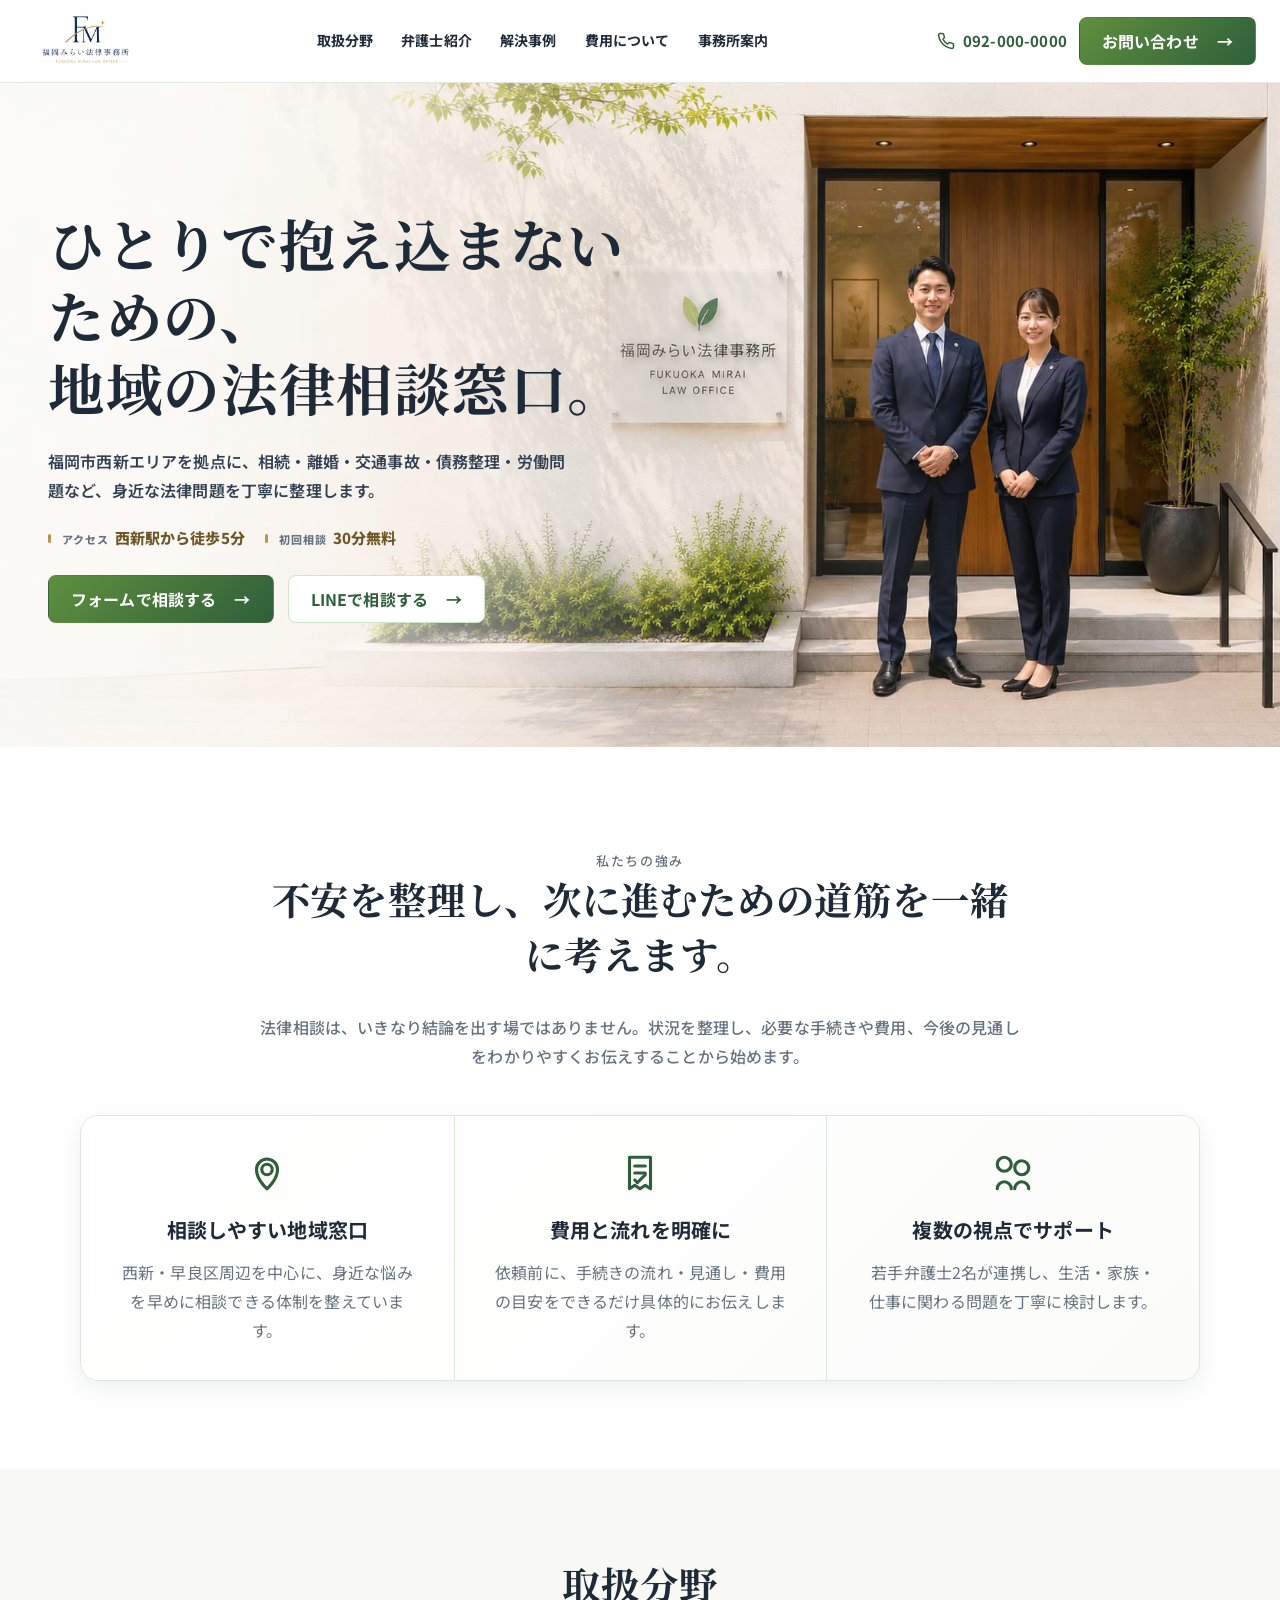
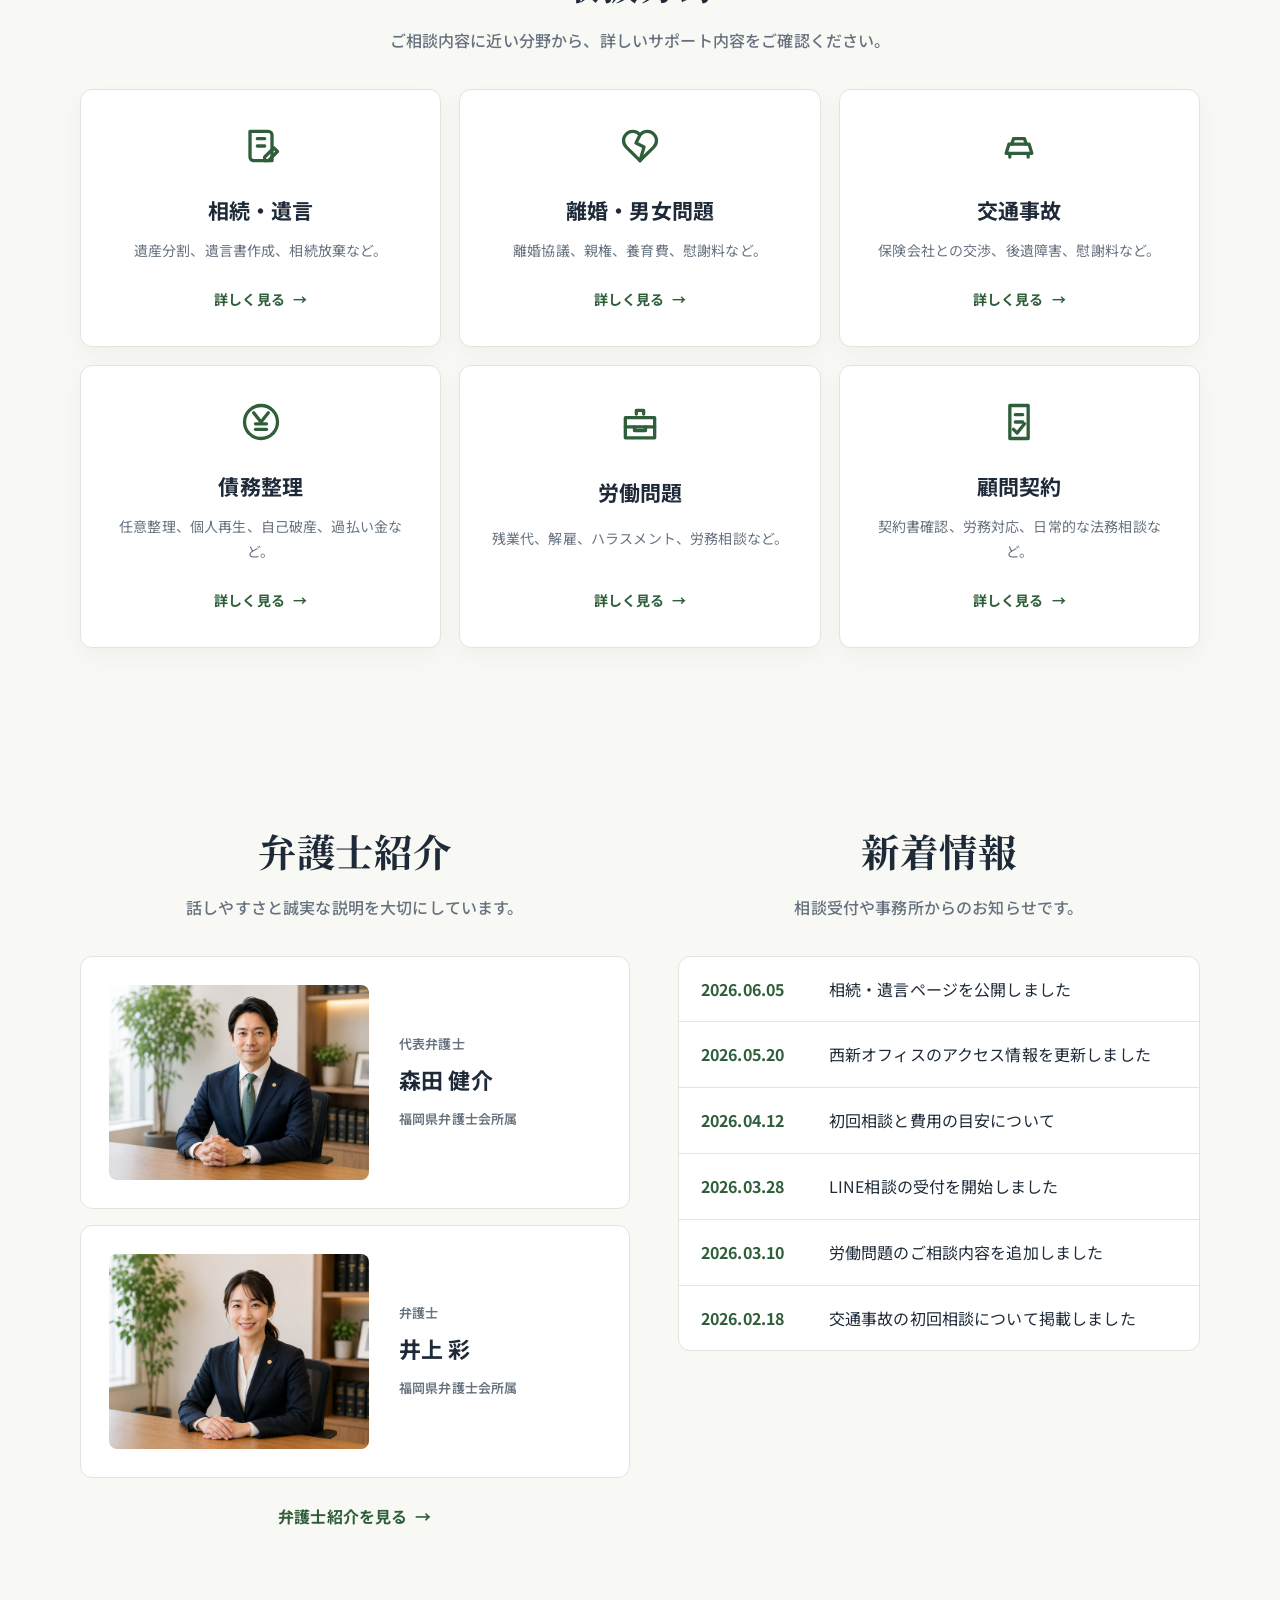
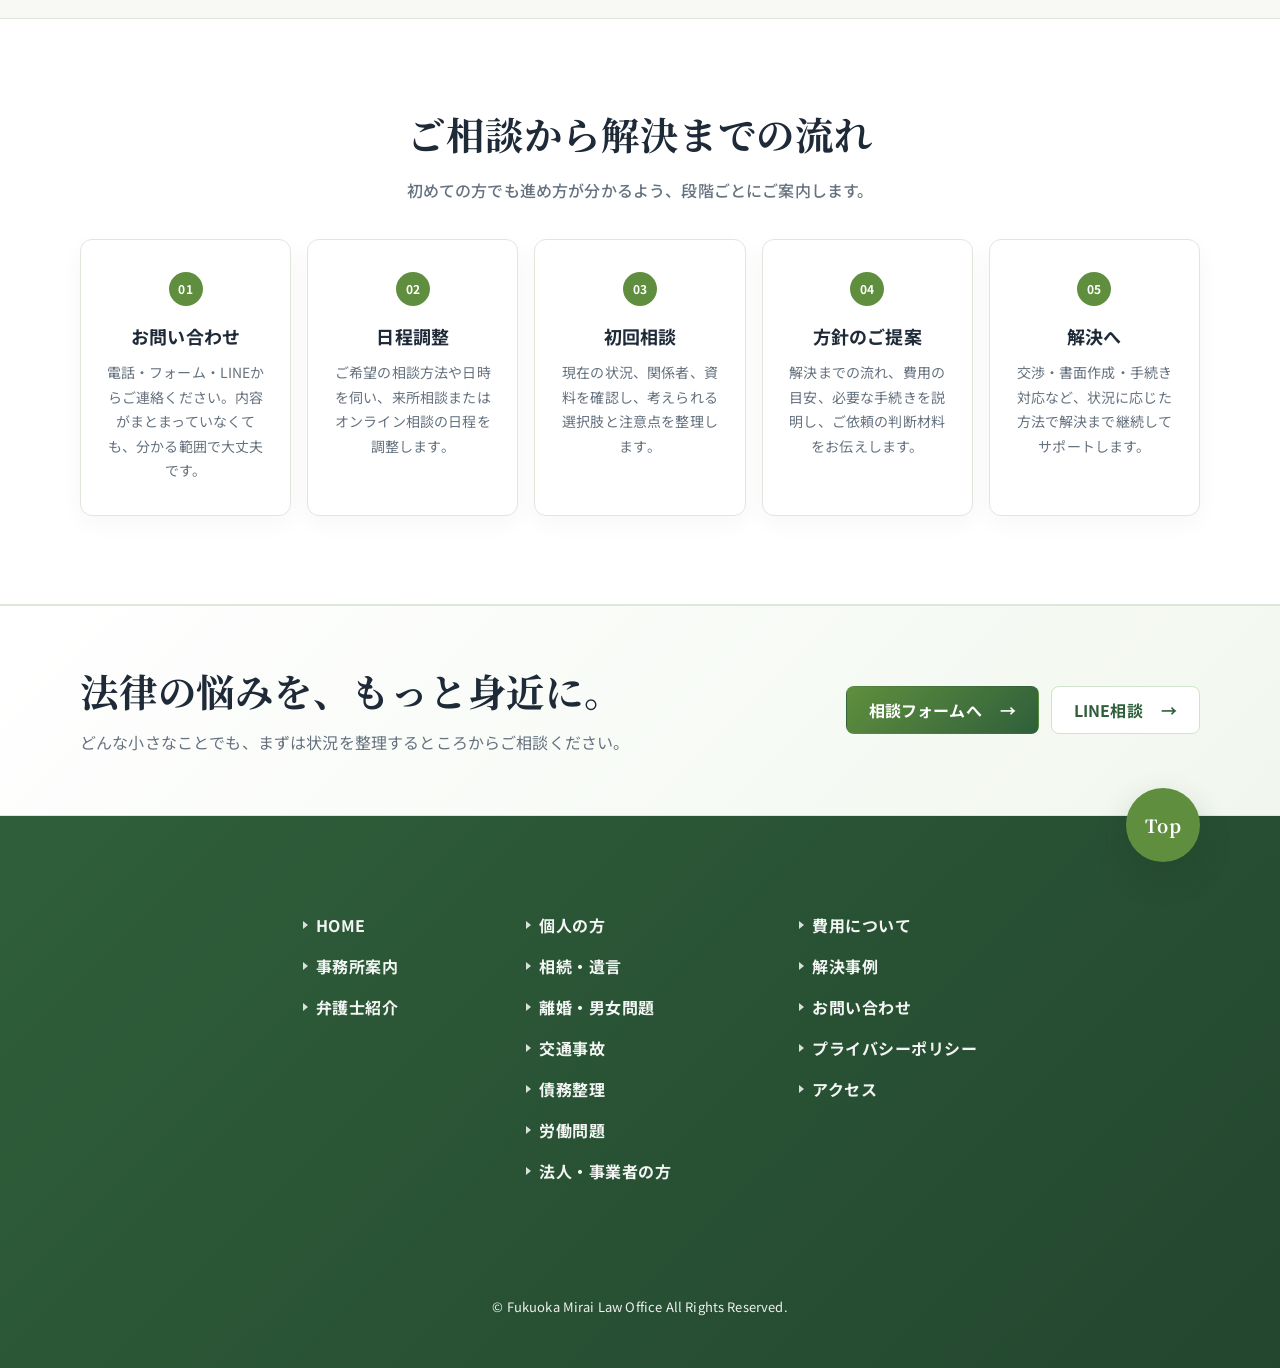
==== index.html @ 46715418 "Add files via upload" ====
<!DOCTYPE html>
<html lang="ja">
<head>
  <meta charset="UTF-8">
  <meta name="viewport" content="width=device-width, initial-scale=1.0">
  <meta name="description" content="福岡みらい法律事務所は、福岡市西新エリアを拠点に相続・離婚・交通事故・債務整理・労働問題などのご相談に対応する地域密着型の法律事務所です。">
  <title>福岡みらい法律事務所｜福岡市西新の法律相談</title>
  <link rel="stylesheet" href="style.css">
</head>
<body>
  <a class="skip-link" href="#main">本文へ移動</a>

  <!-- Header -->
  <header class="site-header">
    <div class="site-header__inner">
      <a class="site-header__logo" href="index.html" aria-label="福岡みらい法律事務所 ホーム">
        <img src="img/logo.jpg" alt="福岡みらい法律事務所" width="220" height="146">
      </a>
      <nav class="site-header__nav" aria-label="グローバルナビゲーション">
        <a href="practice.html">取扱分野</a>
        <a href="lawyers.html">弁護士紹介</a>
        <a href="cases.html">解決事例</a>
        <a href="fee.html">費用について</a>
        <a href="office.html">事務所案内</a>
      </nav>
      <div class="site-header__actions">
        <a class="site-header__tel" href="tel:0920000000">
          <span>092-000-0000</span>
        </a>
        <a class="button button--green" href="contact.html">お問い合わせ</a>
      </div>
      <button class="menu-button" type="button" aria-label="メニューを開く" aria-expanded="false" aria-controls="mobileNav">
        <span></span>
        <span></span>
        <span></span>
      </button>
    </div>
    <nav class="mobile-nav" id="mobileNav" aria-label="スマートフォンナビゲーション">
      <a href="index.html">ホーム</a>
      <a href="practice.html">取扱分野</a>
      <a href="lawyers.html">弁護士紹介</a>
      <a href="cases.html">解決事例</a>
      <a href="fee.html">費用について</a>
      <a href="office.html">事務所案内</a>
      <a href="contact.html">お問い合わせ</a>
    </nav>
  </header>

  <main id="main">
    <!-- Hero -->
    <section class="hero">
      <div class="hero__inner">
        <div class="hero__content">
          <h1>ひとりで抱え込ま<br class="sp-only">ないための、<br>地域の法律相談窓口。</h1>
          <p class="hero__text">福岡市西新エリアを拠点に、相続・離婚・交通事故・債務整理・労働問題など、身近な法律問題を丁寧に整理します。</p>
          <div class="hero__badges" aria-label="相談しやすいポイント">
            <span class="hero-badge">
              <span class="hero-badge__inner">
                <small>アクセス</small>
                <strong>西新駅から徒歩5分</strong>
              </span>
            </span>
            <span class="hero-badge">
              <span class="hero-badge__inner">
                <small>初回相談</small>
                <strong>30分無料</strong>
              </span>
            </span>
          </div>
          <div class="hero__buttons">
            <a class="button button--green" href="contact.html">フォームで相談する</a>
            <a class="button button--line" href="contact.html#line">LINEで相談する</a>
          </div>
        </div>
      </div>
    </section>

    <!-- Strength -->
    <section class="section strength-section">
      <div class="container">
        <div class="strength-lead">
          <div>
            <p class="section-kicker">私たちの強み</p>
            <h2>不安を整理し、<br class="sp-only">次に進むための道筋を<br class="sp-only">一緒に考えます。</h2>
          </div>
          <p>法律相談は、いきなり結論を出す場ではありません。状況を整理し、必要な手続きや費用、今後の見通しをわかりやすくお伝えすることから始めます。</p>
        </div>
        <div class="strength-list">
          <div class="strength-item">
            <span class="icon-circle" aria-hidden="true">
              <svg viewBox="0 0 24 24"><path d="M12 21s6-5.1 6-11a6 6 0 0 0-12 0c0 5.9 6 11 6 11Z"/><path d="M12 13a3 3 0 1 0 0-6 3 3 0 0 0 0 6Z"/></svg>
            </span>
            <h3>相談しやすい地域窓口</h3>
            <p>西新・早良区周辺を中心に、身近な悩みを早めに相談できる体制を整えています。</p>
          </div>
          <div class="strength-item">
            <span class="icon-circle" aria-hidden="true">
              <svg viewBox="0 0 24 24"><path d="M6 3h12v18l-3-2-3 2-3-2-3 2V3Z"/><path d="M9 8h6"/><path d="M9 12h6"/><path d="m9 16 1.5 1.5L15 13"/></svg>
            </span>
            <h3>費用と流れを明確に</h3>
            <p>依頼前に、手続きの流れ・見通し・費用の目安をできるだけ具体的にお伝えします。</p>
          </div>
          <div class="strength-item">
            <span class="icon-circle" aria-hidden="true">
              <svg viewBox="0 0 24 24"><path d="M7 11a4 4 0 1 0 0-8 4 4 0 0 0 0 8Z"/><path d="M17 13a4 4 0 1 0 0-8 4 4 0 0 0 0 8Z"/><path d="M3 21a4 4 0 0 1 8 0"/><path d="M13 21a4 4 0 0 1 8 0"/></svg>
            </span>
            <h3>複数の視点でサポート</h3>
            <p>若手弁護士2名が連携し、生活・家族・仕事に関わる問題を丁寧に検討します。</p>
          </div>
        </div>
      </div>
    </section>

    <!-- Practice Areas -->
    <section class="section">
      <div class="container">
        <div class="section-heading section-heading--center">
          <h2>取扱分野</h2>
          <p>ご相談内容に近い分野から、詳しいサポート内容をご確認ください。</p>
        </div>
        <div class="practice-grid">
          <a class="practice-card" href="inheritance.html">
            <span class="practice-card__icon" aria-hidden="true"><svg viewBox="0 0 24 24"><path d="M6 4h10a2 2 0 0 1 2 2v14H8a2 2 0 0 1-2-2V4Z"/><path d="M10 8h4"/><path d="M10 12h4"/><path d="m14 18 5-5 2 2-5 5h-2v-2Z"/></svg></span>
            <h3>相続・遺言</h3>
            <p>遺産分割、遺言書作成、相続放棄など。</p>
            <span>詳しく見る</span>
          </a>
          <a class="practice-card" href="divorce.html">
            <span class="practice-card__icon" aria-hidden="true"><svg viewBox="0 0 24 24"><path d="M19.5 5.5a5 5 0 0 0-7.1 0L12 6l-.4-.5a5 5 0 0 0-7.1 7.1L12 20l7.5-7.4a5 5 0 0 0 0-7.1Z"/><path d="m12 6-2.2 4.4 4.4 2.2L12 20"/></svg></span>
            <h3>離婚・男女問題</h3>
            <p>離婚協議、親権、養育費、慰謝料など。</p>
            <span>詳しく見る</span>
          </a>
          <a class="practice-card" href="accident.html">
            <span class="practice-card__icon" aria-hidden="true"><svg viewBox="0 0 24 24"><path d="M5 16h14l-1.5-5h-11L5 16Z"/><path d="M7 16v2"/><path d="M17 16v2"/><path d="M8 11l1-3h6l1 3"/></svg></span>
            <h3>交通事故</h3>
            <p>保険会社との交渉、後遺障害、慰謝料など。</p>
            <span>詳しく見る</span>
          </a>
          <a class="practice-card" href="debt.html">
            <span class="practice-card__icon" aria-hidden="true"><svg viewBox="0 0 24 24"><path d="M12 21a9 9 0 1 0 0-18 9 9 0 0 0 0 18Z"/><path d="m8 7 4 5 4-5"/><path d="M9 13h6"/><path d="M9 16h6"/></svg></span>
            <h3>債務整理</h3>
            <p>任意整理、個人再生、自己破産、過払い金など。</p>
            <span>詳しく見る</span>
          </a>
          <a class="practice-card" href="labor.html">
            <span class="practice-card__icon" aria-hidden="true"><svg viewBox="0 0 24 24"><path d="M10 6V4h4v2"/><path d="M4 8h16v11H4z"/><path d="M4 13h16"/><path d="M9 13v2h6v-2"/></svg></span>
            <h3>労働問題</h3>
            <p>残業代、解雇、ハラスメント、労務相談など。</p>
            <span>詳しく見る</span>
          </a>
          <a class="practice-card" href="corporate.html">
            <span class="practice-card__icon" aria-hidden="true"><svg viewBox="0 0 24 24"><path d="M7 3h10v18H7z"/><path d="M10 8h4"/><path d="M10 12h4"/><path d="m9 16 2 2 4-5"/></svg></span>
            <h3>顧問契約</h3>
            <p>契約書確認、労務対応、日常的な法務相談など。</p>
            <span>詳しく見る</span>
          </a>
        </div>
      </div>
    </section>

    <!-- Lawyers and News -->
    <section class="section">
      <div class="container two-column">
        <div class="lawyer-summary">
          <div class="section-heading">
            <h2>弁護士紹介</h2>
            <p>話しやすさと誠実な説明を大切にしています。</p>
          </div>
          <div class="lawyer-mini-list">
            <article class="lawyer-mini">
              <img src="img/staff01.jpg" alt="代表弁護士 森田健介のプロフィール写真" width="1536" height="1024" loading="lazy">
              <div>
                <p>代表弁護士</p>
                <h3>森田 健介</h3>
                <span>福岡県弁護士会所属</span>
              </div>
            </article>
            <article class="lawyer-mini">
              <img src="img/staff02.jpg" alt="弁護士 井上彩のプロフィール写真" width="1536" height="1024" loading="lazy">
              <div>
                <p>弁護士</p>
                <h3>井上 彩</h3>
                <span>福岡県弁護士会所属</span>
              </div>
            </article>
          </div>
          <a class="text-link" href="lawyers.html">弁護士紹介を見る</a>
        </div>
        <div class="news-summary">
          <div class="section-heading">
            <h2>新着情報</h2>
            <p>相談受付や事務所からのお知らせです。</p>
          </div>
          <div class="news-list">
            <a href="cases.html"><time datetime="2026-06-05">2026.06.05</time><span>相続・遺言ページを公開しました</span></a>
            <a href="office.html"><time datetime="2026-05-20">2026.05.20</time><span>西新オフィスのアクセス情報を更新しました</span></a>
            <a href="fee.html"><time datetime="2026-04-12">2026.04.12</time><span>初回相談と費用の目安について</span></a>
            <a href="contact.html"><time datetime="2026-03-28">2026.03.28</time><span>LINE相談の受付を開始しました</span></a>
            <a href="labor.html"><time datetime="2026-03-10">2026.03.10</time><span>労働問題のご相談内容を追加しました</span></a>
            <a href="accident.html"><time datetime="2026-02-18">2026.02.18</time><span>交通事故の初回相談について掲載しました</span></a>
          </div>
        </div>
      </div>
    </section>

    <!-- Flow -->
    <section class="section section--line">
      <div class="container">
        <div class="section-heading section-heading--center">
          <h2>ご相談から解決までの流れ</h2>
          <p>初めての方でも進め方が分かるよう、段階ごとにご案内します。</p>
        </div>
        <ol class="flow-list">
          <li><span>01</span><h3>お問い合わせ</h3><p>電話・フォーム・LINEからご連絡ください。内容がまとまっていなくても、分かる範囲で大丈夫です。</p></li>
          <li><span>02</span><h3>日程調整</h3><p>ご希望の相談方法や日時を伺い、来所相談またはオンライン相談の日程を調整します。</p></li>
          <li><span>03</span><h3>初回相談</h3><p>現在の状況、関係者、資料を確認し、考えられる選択肢と注意点を整理します。</p></li>
          <li><span>04</span><h3>方針のご提案</h3><p>解決までの流れ、費用の目安、必要な手続きを説明し、ご依頼の判断材料をお伝えします。</p></li>
          <li><span>05</span><h3>解決へ</h3><p>交渉・書面作成・手続き対応など、状況に応じた方法で解決まで継続してサポートします。</p></li>
        </ol>
      </div>
    </section>

    <!-- CTA -->
    <section class="cta-band">
      <div class="container cta-band__inner">
        <div>
          <h2>法律の悩みを、もっと身近に。</h2>
          <p>どんな小さなことでも、まずは状況を整理するところからご相談ください。</p>
        </div>
        <div class="cta-band__buttons">
          <a class="button button--green" href="contact.html">相談フォームへ</a>
          <a class="button button--line" href="contact.html#line">LINE相談</a>
        </div>
      </div>
    </section>
  </main>

  <!-- Footer -->
  <footer class="site-footer">
    <a class="footer-top" href="#main" aria-label="ページ上部へ戻る">Top</a>
    <nav class="container site-footer__links" aria-label="フッターナビゲーション">
      <ul>
        <li><a href="index.html">HOME</a></li>
        <li><a href="office.html">事務所案内</a></li>
        <li><a href="lawyers.html">弁護士紹介</a></li>
      </ul>
      <ul>
        <li><a href="practice.html">個人の方</a></li>
        <li><a href="inheritance.html">相続・遺言</a></li>
        <li><a href="divorce.html">離婚・男女問題</a></li>
        <li><a href="accident.html">交通事故</a></li>
        <li><a href="debt.html">債務整理</a></li>
        <li><a href="labor.html">労働問題</a></li>
        <li><a href="corporate.html">法人・事業者の方</a></li>
      </ul>
      <ul>
        <li><a href="fee.html">費用について</a></li>
        <li><a href="cases.html">解決事例</a></li>
        <li><a href="contact.html">お問い合わせ</a></li>
        <li><a href="privacy.html">プライバシーポリシー</a></li>
        <li><a href="office.html">アクセス</a></li>
      </ul>
    </nav>
    <p class="site-footer__copy">&copy; Fukuoka Mirai Law Office All Rights Reserved.</p>
  </footer>

  <div class="sp-fixed-cta" aria-label="スマートフォン用お問い合わせ">
    <a href="tel:0920000000">電話</a>
    <a href="contact.html">フォーム</a>
    <a href="contact.html#line">LINE</a>
  </div>

  <script src="script.js"></script>
</body>
</html>
---- style.css ----
@import url("https://fonts.googleapis.com/css2?family=Noto+Sans+JP:wght@400;500;600;700&family=Noto+Serif+JP:wght@500;600;700&display=swap");

/* =========================================================
  Base / Tokens
========================================================= */
:root {
  --color-bg: #f8f8f4;
  --color-surface: #ffffff;
  --color-text: #1e2a38;
  --color-muted: #66727f;
  --color-green: #5f8f3e;
  --color-green-dark: #2f5f3a;
  --color-green-soft: #eef5ea;
  --color-gold: #b8944d;
  --color-gold-soft: #f4eddf;
  --color-line: #dfe7dd;
  --shadow-sm: 0 8px 24px rgba(31, 49, 37, 0.08);
  --shadow-md: 0 16px 48px rgba(31, 49, 37, 0.12);
  --radius-sm: 8px;
  --radius-md: 12px;
  --radius-lg: 18px;
  --container: 1120px;
  --header-height: 82px;
}

*,
*::before,
*::after {
  box-sizing: border-box;
}

html {
  scroll-behavior: smooth;
}

body {
  margin: 0;
  overflow-x: hidden;
  background: var(--color-bg);
  color: var(--color-text);
  font-family: "Noto Sans JP", system-ui, -apple-system, BlinkMacSystemFont, sans-serif;
  font-size: 16px;
  line-height: 1.8;
  letter-spacing: 0.01em;
}

body.is-menu-open {
  overflow: hidden;
}

img,
svg {
  display: block;
}

img {
  max-width: 100%;
  height: auto;
}

a {
  color: inherit;
  text-decoration: none;
}

button,
input,
select,
textarea {
  font: inherit;
}

button {
  cursor: pointer;
}

:focus-visible {
  outline: 3px solid rgba(95, 143, 62, 0.36);
  outline-offset: 3px;
}

.skip-link {
  position: fixed;
  top: 12px;
  left: 12px;
  z-index: 1000;
  padding: 10px 14px;
  transform: translateY(-150%);
  border-radius: 999px;
  background: var(--color-green-dark);
  color: #fff;
  font-weight: 700;
}

.skip-link:focus {
  transform: translateY(0);
}

.container {
  width: min(calc(100% - 48px), var(--container));
  margin-inline: auto;
}

.narrow {
  max-width: 880px;
}

.sp-only {
  display: none;
}

/* =========================================================
  Buttons / Links
========================================================= */
.button {
  display: inline-flex;
  align-items: center;
  justify-content: center;
  gap: 10px;
  min-height: 48px;
  padding: 12px 22px;
  border: 1px solid transparent;
  border-radius: var(--radius-sm);
  font-weight: 700;
  line-height: 1.4;
  transition: transform 0.25s ease, box-shadow 0.25s ease, background-color 0.25s ease, color 0.25s ease;
}

.button::after,
.text-link::after,
.practice-card span:last-child::after {
  content: "→";
  margin-left: 8px;
  transition: transform 0.25s ease;
}

.button:hover,
.text-link:hover,
.practice-card:hover span:last-child {
  color: inherit;
}

.button:hover {
  transform: translateY(-1px);
  box-shadow: var(--shadow-sm);
}

.button:hover::after,
.text-link:hover::after,
.practice-card:hover span:last-child::after {
  transform: translateX(3px);
}

.button--green {
  background: linear-gradient(135deg, var(--color-green), var(--color-green-dark));
  color: #fff;
}

.button--outline {
  border-color: var(--color-green-dark);
  background: #fff;
  color: var(--color-green-dark);
}

.button--white {
  border-color: rgba(255, 255, 255, 0.5);
  background: #fff;
  color: var(--color-green-dark);
}

.button--line {
  border-color: #cfe4c8;
  background: #fff;
  color: var(--color-green-dark);
}

.text-link {
  display: inline-flex;
  align-items: center;
  margin-top: 22px;
  color: var(--color-green-dark);
  font-weight: 700;
}

/* =========================================================
  Header / Navigation
========================================================= */
.site-header {
  position: sticky;
  top: 0;
  z-index: 100;
  border-bottom: 1px solid rgba(223, 231, 221, 0.9);
  background: rgba(255, 255, 255, 0.94);
  backdrop-filter: blur(14px);
}

.site-header__inner {
  display: flex;
  align-items: center;
  justify-content: space-between;
  gap: 24px;
  width: min(calc(100% - 48px), 1240px);
  min-height: var(--header-height);
  margin-inline: auto;
}

.site-header__logo {
  display: inline-flex;
  align-items: center;
  flex: 0 0 auto;
}

.site-header__logo img {
  width: 124px;
  height: 82px;
  object-fit: contain;
  object-position: left center;
}

.site-header__nav {
  display: flex;
  align-items: center;
  justify-content: center;
  gap: 28px;
  font-size: 14px;
  font-weight: 700;
}

.site-header__nav a {
  position: relative;
  padding: 8px 0;
}

.site-header__nav a::after {
  position: absolute;
  right: 0;
  bottom: 0;
  left: 0;
  height: 2px;
  transform: scaleX(0);
  transform-origin: right;
  background: var(--color-green);
  content: "";
  transition: transform 0.25s ease;
}

.site-header__nav a:hover::after {
  transform: scaleX(1);
  transform-origin: left;
}

.site-header__actions {
  display: flex;
  align-items: center;
  gap: 12px;
}

.site-header__tel {
  display: inline-flex;
  align-items: center;
  gap: 8px;
  color: var(--color-green-dark);
  font-size: 15px;
  font-weight: 700;
  line-height: 1.4;
  white-space: nowrap;
}

.site-header__tel::before {
  display: block;
  flex: 0 0 auto;
  width: 18px;
  height: 18px;
  background: currentColor;
  content: "";
  mask: url("data:image/svg+xml,%3Csvg xmlns='http://www.w3.org/2000/svg' viewBox='0 0 24 24' fill='none' stroke='black' stroke-width='2' stroke-linecap='round' stroke-linejoin='round'%3E%3Cpath d='M22 16.92v3a2 2 0 0 1-2.18 2 19.79 19.79 0 0 1-8.63-3.07 19.5 19.5 0 0 1-6-6A19.79 19.79 0 0 1 2.12 4.18 2 2 0 0 1 4.11 2h3a2 2 0 0 1 2 1.72c.12.9.32 1.77.59 2.61a2 2 0 0 1-.45 2.11L8 9.69a16 16 0 0 0 6.31 6.31l1.25-1.25a2 2 0 0 1 2.11-.45c.84.27 1.71.47 2.61.59A2 2 0 0 1 22 16.92Z'/%3E%3C/svg%3E") center / contain no-repeat;
  -webkit-mask: url("data:image/svg+xml,%3Csvg xmlns='http://www.w3.org/2000/svg' viewBox='0 0 24 24' fill='none' stroke='black' stroke-width='2' stroke-linecap='round' stroke-linejoin='round'%3E%3Cpath d='M22 16.92v3a2 2 0 0 1-2.18 2 19.79 19.79 0 0 1-8.63-3.07 19.5 19.5 0 0 1-6-6A19.79 19.79 0 0 1 2.12 4.18 2 2 0 0 1 4.11 2h3a2 2 0 0 1 2 1.72c.12.9.32 1.77.59 2.61a2 2 0 0 1-.45 2.11L8 9.69a16 16 0 0 0 6.31 6.31l1.25-1.25a2 2 0 0 1 2.11-.45c.84.27 1.71.47 2.61.59A2 2 0 0 1 22 16.92Z'/%3E%3C/svg%3E") center / contain no-repeat;
}

.menu-button {
  display: none;
  width: 48px;
  height: 48px;
  place-items: center;
  border: 1px solid var(--color-line);
  border-radius: 12px;
  background: #fff;
}

.menu-button span {
  display: block;
  width: 22px;
  height: 2px;
  margin: 4px auto;
  border-radius: 999px;
  background: var(--color-green-dark);
  transition: transform 0.25s ease, opacity 0.25s ease;
}

.menu-button.is-open span:nth-child(1) {
  transform: translateY(6px) rotate(45deg);
}

.menu-button.is-open span:nth-child(2) {
  opacity: 0;
}

.menu-button.is-open span:nth-child(3) {
  transform: translateY(-6px) rotate(-45deg);
}

.mobile-nav {
  display: none;
}

/* =========================================================
  Hero
========================================================= */
.hero {
  position: relative;
  overflow: hidden;
  background:
    linear-gradient(90deg, rgba(248, 248, 244, 0.42) 0%, rgba(248, 248, 244, 0.22) 38%, rgba(248, 248, 244, 0.06) 68%, rgba(248, 248, 244, 0) 100%),
    url("img/hero.jpg") center center / cover no-repeat;
}

.hero__inner {
  position: relative;
  display: flex;
  align-items: center;
  width: min(calc(100% - 96px), 1240px);
  min-height: 640px;
  margin-inline: auto;
  padding: 82px 0;
}

.hero__content {
  position: relative;
  z-index: 2;
  width: min(100%, 610px);
  padding: 42px 0;
}

.hero h1 {
  margin: 0;
  font-family: "Noto Serif JP", serif;
  font-size: clamp(38px, 4.4vw, 58px);
  line-height: 1.28;
  letter-spacing: 0.03em;
}

.hero__text {
  max-width: 520px;
  margin: 24px 0 0;
  color: #314052;
  font-weight: 600;
}

.hero__buttons {
  display: flex;
  flex-wrap: wrap;
  gap: 14px;
  margin-top: 26px;
}

.hero__badges {
  display: flex;
  flex-wrap: wrap;
  gap: 20px;
  margin-top: 22px;
}

.hero-badge {
  position: relative;
  display: inline-flex;
  align-items: center;
  padding-left: 14px;
  color: var(--color-text);
}

.hero-badge::before {
  position: absolute;
  top: 0.45em;
  bottom: 0.35em;
  left: 0;
  width: 3px;
  border-radius: 999px;
  background: var(--color-gold);
  content: "";
}

.hero-badge__inner {
  display: inline-flex;
  flex-wrap: wrap;
  gap: 6px;
  align-items: baseline;
  text-align: left;
}

.hero-badge strong,
.hero-badge small {
  display: block;
}

.hero-badge strong {
  color: #6d5525;
  font-size: 15px;
  font-weight: 800;
  line-height: 1.45;
}

.hero-badge small {
  color: var(--color-muted);
  font-size: 11px;
  font-weight: 800;
  letter-spacing: 0.08em;
  line-height: 1.4;
}

/* =========================================================
  Section Headings
========================================================= */
.section {
  padding: 88px 0;
}

.section--soft {
  background: #f1f5ef;
}

.section--line {
  border-top: 1px solid var(--color-line);
  border-bottom: 1px solid var(--color-line);
  background: #fff;
}

.section-kicker {
  margin: 0 0 12px;
  color: var(--color-green);
  font-size: 13px;
  font-weight: 700;
  letter-spacing: 0.12em;
}

.section-heading {
  margin-bottom: 34px;
}

.section-heading--center {
  max-width: 680px;
  margin-inline: auto;
  text-align: center;
}

.section-heading--wide {
  max-width: 880px;
}

.section-heading h2,
.strength-lead h2,
.cta-band h2,
.cta-panel h2 {
  margin: 0;
  font-family: "Noto Serif JP", serif;
  font-size: clamp(28px, 3vw, 42px);
  line-height: 1.42;
  letter-spacing: 0.02em;
}

.section-heading p,
.strength-lead p,
.cta-panel p {
  margin: 14px 0 0;
  color: var(--color-muted);
  font-weight: 500;
}

/* =========================================================
  Strength
========================================================= */
.strength-section {
  background: var(--color-surface);
}

.strength-lead {
  display: grid;
  gap: 18px;
  max-width: 760px;
  margin: 0 auto 44px;
  text-align: center;
}

.strength-list {
  display: grid;
  grid-template-columns: repeat(3, 1fr);
  border: 1px solid var(--color-line);
  border-radius: var(--radius-lg);
  background: linear-gradient(135deg, #fff, #fbfcfa);
  box-shadow: var(--shadow-sm);
  overflow: hidden;
}

.strength-item {
  padding: 36px;
  text-align: center;
}

.strength-item + .strength-item {
  border-left: 1px solid var(--color-line);
}

.icon-circle {
  display: inline-grid;
  width: auto;
  height: auto;
  place-items: center;
  margin: 0 auto 18px;
  color: var(--color-green-dark);
}

.icon-circle svg,
.practice-card__icon svg {
  fill: none;
  stroke: currentColor;
  stroke-linecap: round;
  stroke-linejoin: round;
  stroke-width: 1.8;
}

.icon-circle svg {
  width: 42px;
  height: 42px;
}

.strength-item h3 {
  margin: 0 0 10px;
  font-size: 20px;
}

.strength-item p {
  margin: 0;
  color: var(--color-muted);
}

/* =========================================================
  Practice Cards
========================================================= */
.practice-grid {
  display: grid;
  grid-template-columns: repeat(3, 1fr);
  gap: 18px;
}

.practice-card {
  display: grid;
  justify-items: center;
  min-height: 250px;
  padding: 34px 30px;
  border: 1px solid var(--color-line);
  border-radius: var(--radius-md);
  background: var(--color-surface);
  box-shadow: 0 8px 24px rgba(31, 49, 37, 0.04);
  text-align: center;
  transition: transform 0.25s ease, box-shadow 0.25s ease, border-color 0.25s ease;
}

.practice-card:hover {
  transform: translateY(-4px);
  border-color: #c6d9bc;
  box-shadow: var(--shadow-sm);
}

.practice-card__icon {
  display: inline-grid;
  width: auto;
  height: auto;
  place-items: center;
  margin-inline: auto;
  margin-bottom: 24px;
  color: var(--color-green-dark);
}

.practice-card__icon svg {
  width: 44px;
  height: 44px;
}

.practice-card h3 {
  margin: 0 0 8px;
  font-size: 21px;
}

.practice-card p {
  margin: 0;
  color: var(--color-muted);
  font-size: 14px;
}

.practice-card span:last-child {
  align-self: end;
  justify-self: center;
  margin-top: 24px;
  color: var(--color-green-dark);
  font-size: 14px;
  font-weight: 700;
}

/* =========================================================
  Lawyers / News
========================================================= */
.two-column {
  display: grid;
  grid-template-columns: minmax(0, 1fr) minmax(0, 0.95fr);
  gap: 48px;
}

.lawyer-mini-list {
  display: grid;
  gap: 16px;
}

.lawyer-mini {
  display: grid;
  grid-template-columns: 260px 1fr;
  gap: 30px;
  align-items: center;
  padding: 28px;
  border: 1px solid var(--color-line);
  border-radius: var(--radius-md);
  background: #fff;
}

.lawyer-mini img {
  width: 100%;
  aspect-ratio: 4 / 3;
  border-radius: var(--radius-sm);
  object-fit: cover;
  object-position: center center;
}

.lawyer-mini p,
.lawyer-mini h3,
.lawyer-mini span {
  margin: 0;
}

.lawyer-mini p,
.lawyer-mini span {
  color: var(--color-muted);
  font-size: 13px;
  font-weight: 600;
}

.lawyer-mini h3 {
  margin: 4px 0;
  font-size: 22px;
}

.lawyer-summary .text-link {
  display: flex;
  width: fit-content;
  margin: 24px auto 0;
}

.lawyer-summary .section-heading,
.news-summary .section-heading {
  text-align: center;
}

.lawyer-summary .section-heading p,
.news-summary .section-heading p {
  margin-inline: auto;
}

.news-list {
  display: grid;
  border: 1px solid var(--color-line);
  border-radius: var(--radius-md);
  background: #fff;
  overflow: hidden;
}

.news-list a {
  display: grid;
  grid-template-columns: 110px 1fr;
  gap: 18px;
  padding: 18px 22px;
  border-bottom: 1px solid var(--color-line);
  transition: background-color 0.25s ease;
}

.news-list a:last-child {
  border-bottom: 0;
}

.news-list a:hover {
  background: var(--color-green-soft);
}

.news-list time {
  color: var(--color-green-dark);
  font-weight: 700;
}

/* =========================================================
  Flow
========================================================= */
.flow-list {
  display: grid;
  grid-template-columns: repeat(5, 1fr);
  gap: 16px;
  margin: 0;
  padding: 0;
  list-style: none;
  border: 0;
  background: transparent;
  overflow: visible;
}

.flow-list li {
  position: relative;
  padding: 32px 24px;
  border: 1px solid var(--color-line);
  border-radius: var(--radius-md);
  background: #fff;
  box-shadow: 0 8px 22px rgba(31, 49, 37, 0.04);
  text-align: center;
}

.flow-list li + li {
  border-left: 1px solid var(--color-line);
}

.flow-list span,
.vertical-flow span {
  display: inline-flex;
  align-items: center;
  justify-content: center;
  width: 34px;
  height: 34px;
  margin-bottom: 14px;
  border-radius: 999px;
  background: var(--color-green);
  color: #fff;
  font-size: 12px;
  font-weight: 700;
}

.flow-list h3,
.flow-list p {
  margin: 0;
}

.flow-list h3 {
  margin-bottom: 8px;
  font-size: 18px;
}

.flow-list p {
  color: var(--color-muted);
  font-size: 14px;
  line-height: 1.75;
}

/* =========================================================
  CTA / Footer
========================================================= */
.cta-band {
  padding: 58px 0;
  border-top: 1px solid var(--color-line);
  border-bottom: 1px solid var(--color-line);
  background: linear-gradient(135deg, #ffffff 0%, #f1f7ee 100%);
  color: var(--color-text);
}

.cta-band__inner {
  display: flex;
  align-items: center;
  justify-content: space-between;
  gap: 34px;
}

.cta-band p {
  margin: 10px 0 0;
  color: var(--color-muted);
}

.cta-band__buttons {
  display: flex;
  flex-wrap: wrap;
  gap: 12px;
}

.cta-panel {
  padding: 72px 0;
  background: var(--color-green-soft);
}

.cta-panel__inner {
  display: grid;
  gap: 18px;
  justify-items: center;
  max-width: 820px;
  text-align: center;
}

.cta-panel__buttons {
  display: flex;
  flex-wrap: wrap;
  justify-content: center;
  gap: 12px;
}

.cta-panel--practice,
.cta-panel--lawyers,
.cta-panel--cases,
.cta-panel--fee {
  background: linear-gradient(135deg, #f7faf4 0%, #edf5e8 100%);
  color: var(--color-text);
}

.cta-panel--practice .cta-panel__inner,
.cta-panel--lawyers .cta-panel__inner,
.cta-panel--cases .cta-panel__inner,
.cta-panel--fee .cta-panel__inner {
  grid-template-columns: minmax(0, 0.9fr) minmax(420px, 1.08fr);
  align-items: center;
  justify-items: stretch;
  gap: 0;
  max-width: var(--container);
  padding: 18px;
  border: 1px solid var(--color-line);
  border-radius: var(--radius-lg);
  background: rgba(255, 255, 255, 0.94);
  box-shadow: var(--shadow-sm);
  text-align: left;
  overflow: hidden;
}

.cta-panel__content {
  display: grid;
  gap: 18px;
  align-content: center;
  padding: clamp(28px, 4vw, 54px);
}

.cta-panel--practice p,
.cta-panel--lawyers p,
.cta-panel--cases p,
.cta-panel--fee p {
  color: var(--color-muted);
}

.cta-panel--practice .cta-panel__buttons,
.cta-panel--lawyers .cta-panel__buttons,
.cta-panel--cases .cta-panel__buttons,
.cta-panel--fee .cta-panel__buttons {
  justify-content: flex-start;
}

.cta-panel__media {
  height: 100%;
  min-height: 360px;
  margin: 0;
  border-radius: calc(var(--radius-lg) - 6px);
  overflow: hidden;
}

.cta-panel__media img {
  width: 100%;
  height: 100%;
  min-height: 360px;
  object-fit: cover;
  object-position: center center;
}

.site-footer {
  position: relative;
  padding: 92px 0 50px;
  background: linear-gradient(135deg, var(--color-green-dark), #23462f);
  color: rgba(255, 255, 255, 0.94);
}

.footer-top {
  position: absolute;
  top: -28px;
  right: max(40px, calc((100vw - var(--container)) / 2));
  display: grid;
  width: 74px;
  height: 74px;
  place-items: center;
  border-radius: 999px;
  background: var(--color-green);
  color: #fff;
  font-family: "Noto Serif JP", serif;
  font-size: 18px;
  font-weight: 700;
  box-shadow: 0 14px 32px rgba(31, 49, 37, 0.22);
}

.site-footer__links {
  display: grid;
  grid-template-columns: repeat(3, max-content);
  align-items: start;
  justify-content: center;
  gap: clamp(70px, 10vw, 150px);
}

.site-footer__links ul {
  margin: 0;
  padding: 0;
  list-style: none;
}

.site-footer__links ul {
  display: grid;
  align-content: start;
  gap: 12px;
}

.site-footer__links a {
  display: inline-flex;
  gap: 8px;
  align-items: center;
  font-weight: 700;
  letter-spacing: 0.03em;
  line-height: 1.5;
}

.site-footer__links a::before {
  width: 0;
  height: 0;
  border-top: 4px solid transparent;
  border-bottom: 4px solid transparent;
  border-left: 5px solid rgba(255, 255, 255, 0.82);
  content: "";
}

.site-footer p,
.site-footer ul {
  margin: 0;
}

.site-footer a {
  transition: color 0.25s ease;
}

.site-footer a:hover {
  color: #fff;
}

.site-footer .site-footer__copy {
  margin: 112px 0 0;
  color: rgba(255, 255, 255, 0.92);
  font-size: 13px;
  text-align: center;
}

.sp-fixed-cta {
  display: none;
}

/* =========================================================
  Page Hero / Breadcrumb
========================================================= */
.page-hero {
  position: relative;
  min-height: 380px;
  overflow: hidden;
  background:
    linear-gradient(90deg, rgba(248, 248, 244, 0.96) 0%, rgba(248, 248, 244, 0.86) 46%, rgba(248, 248, 244, 0.3) 100%),
    url("img/office_hero.jpg") right center / auto 100% no-repeat;
}

.page-hero--practice,
.page-hero--cases,
.page-hero--fee,
.page-hero--office,
.page-hero--contact,
.page-hero--inheritance,
.page-hero--practice-detail {
  min-height: 320px;
  border-bottom: 1px solid var(--color-line);
  background:
    radial-gradient(circle at 82% 18%, rgba(95, 143, 62, 0.09) 0, transparent 32%),
    linear-gradient(180deg, #fff 0%, var(--color-bg) 100%);
}

.page-hero--lawyers {
  min-height: 320px;
  border-bottom: 1px solid var(--color-line);
  background:
    radial-gradient(circle at 82% 18%, rgba(95, 143, 62, 0.09) 0, transparent 32%),
    linear-gradient(180deg, #fff 0%, var(--color-bg) 100%);
}

.page-hero__inner {
  display: grid;
  align-content: center;
  min-height: 380px;
  padding: 56px 0;
}

.page-hero__body {
  display: grid;
  gap: 0;
  justify-items: center;
  max-width: 720px;
  margin-inline: auto;
  text-align: center;
}

.page-hero--practice .page-hero__inner,
.page-hero--lawyers .page-hero__inner,
.page-hero--cases .page-hero__inner,
.page-hero--fee .page-hero__inner,
.page-hero--office .page-hero__inner,
.page-hero--contact .page-hero__inner,
.page-hero--inheritance .page-hero__inner,
.page-hero--practice-detail .page-hero__inner {
  justify-items: center;
  min-height: 320px;
  text-align: center;
}

.page-hero--simple .page-hero__inner {
  align-content: start;
  grid-template-rows: auto auto auto;
  justify-items: stretch;
  padding-top: 46px;
  text-align: left;
}

.page-hero--simple .page-hero__inner--breadcrumb-left {
  align-content: start;
  grid-template-rows: auto 1fr;
  justify-items: stretch;
  padding-top: 46px;
  text-align: left;
}

.page-hero--simple .breadcrumb {
  justify-self: start;
  width: 100%;
  margin-bottom: 30px;
  text-align: left;
}

.page-hero--simple .page-hero__inner > h1,
.page-hero--simple .page-hero__inner > p:last-child {
  justify-self: center;
  text-align: center;
}

.page-hero--simple .page-hero__body {
  justify-self: center;
  text-align: center;
}

.page-hero__inner--breadcrumb-left .breadcrumb {
  justify-self: start;
  width: 100%;
  margin-bottom: 30px;
  text-align: left;
}

.page-hero__inner--breadcrumb-left .page-hero__body {
  align-self: center;
  justify-self: center;
  width: min(100%, 760px);
}

.breadcrumb {
  margin: 0 0 22px;
  color: var(--color-muted);
  font-size: 13px;
  font-weight: 700;
}

.breadcrumb a {
  color: var(--color-green-dark);
}

.page-hero h1 {
  max-width: 720px;
  margin: 0;
  font-family: "Noto Serif JP", serif;
  font-size: clamp(38px, 5vw, 62px);
  line-height: 1.25;
}

.page-hero--simple h1::after {
  display: block;
  width: 72px;
  height: 3px;
  margin-top: 24px;
  margin-inline: auto;
  border-radius: 999px;
  background: var(--color-green);
  content: "";
}

.page-hero--simple p:last-child {
  margin-inline: auto;
}

.page-hero p:last-child {
  max-width: 600px;
  margin: 18px 0 0;
  color: #314052;
  font-weight: 600;
}

/* =========================================================
  Detail / Lower Page Components
========================================================= */
.detail-card-grid {
  display: grid;
  grid-template-columns: repeat(3, 1fr);
  gap: 20px;
}

.detail-card,
.support-grid article,
.case-card,
.contact-method,
.contact-form,
.legal-page article {
  border: 1px solid var(--color-line);
  border-radius: var(--radius-md);
  background: #fff;
  box-shadow: 0 8px 24px rgba(31, 49, 37, 0.04);
}

.detail-card {
  display: flex;
  flex-direction: column;
  padding: 30px;
}

.detail-card h3,
.support-grid h3,
.case-card h2,
.case-card h3,
.contact-form h2,
.contact-method h2 {
  margin: 0 0 12px;
}

.detail-card p,
.detail-card li,
.support-grid p,
.case-card dd,
.contact-form p,
.contact-method p {
  color: var(--color-muted);
}

.detail-card ul {
  display: grid;
  gap: 6px;
  margin: 18px 0 0;
  padding-left: 1.2em;
}

.detail-card .text-link {
  align-self: center;
  justify-content: center;
  margin-top: auto;
  padding-top: 24px;
  text-align: center;
}

.split-layout,
.office-layout,
.contact-layout {
  display: grid;
  grid-template-columns: minmax(0, 1fr) minmax(0, 0.9fr);
  gap: 56px;
  align-items: center;
}

.practice-detail-intro {
  align-items: start;
}

.practice-detail-intro--single {
  display: grid;
  gap: 36px;
}

.practice-detail-intro--single .section-heading {
  margin-bottom: 0;
}

.practice-detail-intro--single .section-heading p {
  max-width: 760px;
}

.rounded-image {
  width: 100%;
  aspect-ratio: 16 / 9;
  border-radius: var(--radius-lg);
  object-fit: cover;
  box-shadow: var(--shadow-sm);
}

.practice-detail-visual {
  margin: 0;
}

.practice-detail-visual .rounded-image {
  aspect-ratio: 16 / 10;
  object-position: center center;
}

.practice-detail-visual figcaption {
  margin: 12px 0 0;
  color: var(--color-muted);
  font-size: 13px;
  font-weight: 700;
  line-height: 1.7;
}

.office-photo {
  width: 100%;
  aspect-ratio: 16 / 11;
  min-height: 0;
  border-radius: var(--radius-lg);
  object-fit: cover;
  object-position: center center;
  box-shadow: var(--shadow-sm);
}

.office-access {
  background: var(--color-bg);
}

.office-access .office-layout {
  grid-template-columns: minmax(0, 0.9fr) minmax(360px, 1fr);
  align-items: start;
}

.office-layout__content {
  display: grid;
  align-content: start;
  gap: 24px;
}

.office-layout__content .info-table {
  margin-bottom: 0;
}

.office-layout__media {
  display: grid;
  gap: 22px;
}

.map-card,
.office-photo-card,
.visit-note {
  overflow: hidden;
  border: 1px solid var(--color-line);
  border-radius: var(--radius-lg);
  background: #fff;
  box-shadow: var(--shadow-sm);
}

.map-card,
.office-photo-card {
  margin: 0;
}

.map-card iframe {
  display: block;
  width: 100%;
  aspect-ratio: 16 / 10;
  border: 0;
}

.map-card figcaption,
.office-photo-card figcaption {
  margin: 0;
  padding: 14px 18px 16px;
  color: var(--color-muted);
  font-size: 13px;
  font-weight: 700;
  line-height: 1.7;
}

.office-photo-card img {
  display: block;
  border-radius: 0;
  box-shadow: none;
}

.visit-note {
  padding: 24px;
}

.visit-note h3 {
  margin: 0 0 14px;
  font-family: "Noto Serif JP", serif;
  font-size: 22px;
}

.visit-note ul {
  display: grid;
  gap: 10px;
  margin: 0;
  padding: 0;
  list-style: none;
}

.visit-note li {
  position: relative;
  padding-left: 22px;
  color: var(--color-muted);
  font-weight: 700;
  line-height: 1.8;
}

.visit-note li::before {
  position: absolute;
  top: 0.82em;
  left: 0;
  width: 8px;
  height: 8px;
  border-radius: 999px;
  background: var(--color-green);
  content: "";
}

.check-list {
  display: grid;
  gap: 14px;
  margin: 0;
  padding: 0;
  list-style: none;
}

.check-list li {
  position: relative;
  display: flex;
  align-items: center;
  min-height: 58px;
  padding: 14px 18px 14px 54px;
  border: 1px solid var(--color-line);
  border-radius: var(--radius-sm);
  background: #fff;
  font-weight: 700;
  line-height: 1.7;
  box-shadow: 0 8px 22px rgba(31, 49, 37, 0.035);
  transition: border-color 0.2s ease, box-shadow 0.2s ease, transform 0.2s ease;
}

.check-list li:hover {
  border-color: rgba(95, 143, 62, 0.42);
  box-shadow: 0 12px 28px rgba(31, 49, 37, 0.07);
  transform: translateY(-2px);
}

.check-list li::before {
  position: absolute;
  top: 50%;
  left: 16px;
  display: grid;
  width: 24px;
  height: 24px;
  place-items: center;
  border-radius: 999px;
  background: var(--color-green-soft);
  color: var(--color-green);
  content: "✓";
  font-size: 13px;
  font-weight: 800;
  transform: translateY(-50%);
}

.check-list--grid {
  grid-template-columns: repeat(2, minmax(0, 1fr));
  width: min(100%, 860px);
  margin-inline: auto;
}

.detail-note-grid {
  display: grid;
  grid-template-columns: repeat(3, 1fr);
  gap: 22px;
}

.detail-note-grid article {
  position: relative;
  display: grid;
  grid-template-rows: auto auto auto 1fr;
  align-content: stretch;
  justify-items: center;
  gap: 0;
  min-height: 318px;
  padding: 36px 32px 34px;
  border: 1px solid var(--color-line);
  border-radius: var(--radius-md);
  background: #fff;
  box-shadow: 0 10px 26px rgba(31, 49, 37, 0.05);
  text-align: center;
  overflow: hidden;
  transition: border-color 0.2s ease, box-shadow 0.2s ease, transform 0.2s ease;
}

.detail-note-grid article:hover {
  border-color: rgba(95, 143, 62, 0.42);
  box-shadow: 0 16px 34px rgba(31, 49, 37, 0.08);
  transform: translateY(-3px);
}

.detail-note-grid article::before {
  position: absolute;
  top: 0;
  right: 0;
  left: 0;
  height: 4px;
  background: linear-gradient(90deg, var(--color-green), rgba(95, 143, 62, 0.22));
  content: "";
}

.detail-note-grid span {
  display: inline-grid;
  width: 46px;
  height: 46px;
  margin-bottom: 20px;
  margin-inline: auto;
  place-items: center;
  border-radius: 999px;
  background: var(--color-green-soft);
  color: var(--color-green-dark);
  font-size: 13px;
  font-weight: 800;
  letter-spacing: 0.04em;
  line-height: 1;
  box-shadow: inset 0 0 0 1px rgba(95, 143, 62, 0.08);
}

.detail-note-grid__label {
  margin: 0 0 8px;
  color: var(--color-green-dark);
  font-size: 13px;
  font-weight: 800;
}

.detail-note-grid h3 {
  width: 100%;
  margin: 0 0 12px;
  font-size: 20px;
  line-height: 1.55;
  text-align: center;
  text-wrap: balance;
}

.detail-note-grid p {
  width: 100%;
  margin: 0;
  color: var(--color-muted);
  line-height: 1.9;
  text-align: left;
}

.detail-note-grid p.detail-note-grid__label {
  margin: 0 0 8px;
  color: var(--color-green-dark);
  text-align: center;
}

.support-grid {
  display: grid;
  grid-template-columns: repeat(4, 1fr);
  gap: 18px;
}

.support-grid article {
  display: grid;
  align-content: start;
  justify-items: center;
  gap: 12px;
  min-height: 188px;
  padding: 30px 24px;
  text-align: center;
  transition: border-color 0.2s ease, box-shadow 0.2s ease, transform 0.2s ease;
}

.support-grid article:hover {
  border-color: rgba(95, 143, 62, 0.42);
  box-shadow: 0 14px 30px rgba(31, 49, 37, 0.07);
  transform: translateY(-3px);
}

.support-grid h3 {
  position: relative;
  width: 100%;
  margin: 0;
  padding-bottom: 0;
  border-bottom: 0;
  line-height: 1.55;
  text-align: center;
  text-wrap: balance;
}

.support-grid p {
  margin: 0;
  line-height: 1.85;
  text-align: left;
}

.vertical-flow {
  display: grid;
  gap: 16px;
  max-width: 860px;
  margin: 0 auto;
  padding: 0;
  list-style: none;
}

.vertical-flow li {
  display: grid;
  grid-template-columns: 76px 1fr;
  gap: 20px;
  align-items: center;
  min-height: 112px;
  padding: 24px 28px;
  border: 1px solid var(--color-line);
  border-left: 4px solid rgba(95, 143, 62, 0.34);
  border-radius: var(--radius-md);
  background: #fff;
  box-shadow: 0 8px 22px rgba(31, 49, 37, 0.035);
  transition: border-color 0.2s ease, box-shadow 0.2s ease, transform 0.2s ease;
}

.vertical-flow li:hover {
  border-color: rgba(95, 143, 62, 0.42);
  box-shadow: 0 14px 30px rgba(31, 49, 37, 0.07);
  transform: translateY(-2px);
}

.vertical-flow span {
  display: grid;
  width: 42px;
  height: 42px;
  margin: 0;
  align-self: center;
  justify-self: center;
  place-items: center;
  line-height: 1;
}

.vertical-flow li > div {
  display: grid;
  align-self: center;
  min-width: 0;
}

.vertical-flow h3,
.vertical-flow p {
  margin: 0;
}

.vertical-flow h3 {
  margin-bottom: 6px;
}

.vertical-flow p {
  color: var(--color-muted);
}

.cta-panel--detail {
  background: linear-gradient(135deg, #f7faf4 0%, #edf5e8 100%);
}

.cta-panel--detail .cta-panel__inner {
  grid-template-columns: minmax(0, 0.88fr) minmax(440px, 1.16fr);
  align-items: center;
  justify-items: stretch;
  gap: 0;
  max-width: var(--container);
  padding: 18px;
  border: 1px solid var(--color-line);
  border-radius: var(--radius-lg);
  background: rgba(255, 255, 255, 0.94);
  box-shadow: var(--shadow-sm);
  overflow: hidden;
}

.cta-panel--detail .cta-panel__content {
  max-width: 680px;
  justify-items: start;
  padding: clamp(28px, 4vw, 54px);
  text-align: left;
}

.cta-panel--detail .cta-panel__buttons {
  justify-content: flex-start;
}

.cta-panel--detail .cta-panel__media {
  min-height: 420px;
}

.cta-panel--detail .cta-panel__media img {
  min-height: 420px;
  object-position: 38% center;
}

.faq-list {
  display: grid;
  gap: 12px;
}

.faq-item {
  border: 1px solid var(--color-line);
  border-radius: var(--radius-md);
  background: #fff;
  overflow: hidden;
}

.faq-item button {
  display: flex;
  align-items: center;
  justify-content: space-between;
  width: 100%;
  padding: 20px 24px;
  border: 0;
  background: transparent;
  color: var(--color-text);
  font-weight: 700;
  text-align: left;
}

.faq-item button::after {
  content: "+";
  color: var(--color-green-dark);
  font-size: 22px;
}

.faq-item.is-open button::after {
  content: "−";
}

.faq-item div {
  display: grid;
  grid-template-rows: 0fr;
  transition: grid-template-rows 0.25s ease;
}

.faq-item.is-open div {
  grid-template-rows: 1fr;
}

.faq-item p {
  min-height: 0;
  margin: 0;
  padding: 0 24px 0;
  overflow: hidden;
  color: var(--color-muted);
}

.faq-item.is-open p {
  padding-bottom: 20px;
}

/* =========================================================
  Lawyer / Case / Fee / Office / Contact
========================================================= */
.lawyer-profile-list {
  display: grid;
  gap: 40px;
}

.lawyer-profile {
  display: grid;
  grid-template-columns: minmax(380px, 440px) 1fr;
  gap: 42px;
  align-items: center;
  padding: 34px;
  border: 1px solid var(--color-line);
  border-radius: var(--radius-lg);
  background: #fff;
  box-shadow: var(--shadow-sm);
}

.lawyer-profile--reverse {
  grid-template-columns: 1fr minmax(380px, 440px);
}

.lawyer-profile--reverse img {
  order: 2;
}

.lawyer-profile img {
  width: 100%;
  aspect-ratio: 4 / 3;
  border-radius: var(--radius-md);
  object-fit: cover;
  object-position: center top;
}

.role {
  display: inline-flex;
  align-items: center;
  width: fit-content;
  margin: 0 0 12px;
  padding: 5px 12px;
  border-radius: 999px;
  background: var(--color-green-soft);
  color: var(--color-green-dark);
  font-size: 13px;
  font-weight: 700;
}

.lawyer-profile h2 {
  margin: 0;
  font-family: "Noto Serif JP", serif;
  font-size: 38px;
}

.license {
  color: var(--color-green-dark);
  font-weight: 700;
}

.profile-list {
  display: grid;
  gap: 10px;
  margin-top: 22px;
}

.profile-list div,
.info-table div {
  display: grid;
  grid-template-columns: 150px 1fr;
}

.profile-list dt,
.info-table dt {
  font-weight: 700;
}

.profile-list dd,
.info-table dd {
  margin: 0;
  color: var(--color-muted);
}

.case-archive {
  background: var(--color-bg);
}

.case-archive__meta {
  display: flex;
  justify-content: flex-end;
  margin: -12px 0 18px;
  color: var(--color-muted);
  font-size: 14px;
  font-weight: 700;
}

.case-archive__meta p {
  margin: 0;
}

.case-list {
  display: grid;
  gap: 18px;
}

.case-card {
  display: grid;
  grid-template-columns: minmax(0, 0.92fr) minmax(420px, 1.08fr);
  gap: 22px 34px;
  align-items: start;
  padding: 28px 32px;
  transition: transform 0.25s ease, box-shadow 0.25s ease;
}

.case-card:hover {
  transform: translateY(-3px);
  box-shadow: var(--shadow-sm);
}

.case-card__head {
  display: flex;
  grid-column: 1 / -1;
  align-items: center;
  justify-content: space-between;
  gap: 16px;
}

.case-card span {
  display: inline-flex;
  padding: 4px 11px;
  border-radius: 999px;
  background: var(--color-green-soft);
  color: var(--color-green-dark);
  font-size: 12px;
  font-weight: 700;
}

.case-card time {
  color: var(--color-muted);
  font-size: 13px;
  font-weight: 700;
}

.case-card h3 {
  align-self: center;
  margin: 0;
  font-size: clamp(20px, 2vw, 25px);
  line-height: 1.55;
}

.case-card > p {
  grid-column: 1;
  max-width: 760px;
  margin: 0;
  color: var(--color-muted);
}

.case-card dl {
  grid-column: 2;
  grid-row: 2 / span 2;
  display: grid;
  grid-template-columns: 92px minmax(0, 1fr);
  gap: 9px 18px;
  margin: 0;
  padding: 20px 22px;
  border-radius: var(--radius-sm);
  background: #f7faf4;
}

.case-card dt {
  color: var(--color-green-dark);
  font-weight: 700;
}

.case-card dd {
  margin: 0;
}

.case-pagination {
  display: flex;
  flex-wrap: wrap;
  justify-content: center;
  gap: 8px;
  margin-top: 34px;
}

.case-pagination a,
.case-pagination span {
  display: grid;
  min-width: 40px;
  height: 40px;
  place-items: center;
  border: 1px solid var(--color-line);
  border-radius: 999px;
  background: #fff;
  color: var(--color-green-dark);
  font-weight: 700;
}

.case-pagination [aria-current="page"] {
  border-color: var(--color-green);
  background: var(--color-green);
  color: #fff;
}

.case-note {
  margin: 16px 0 0;
  color: var(--color-muted);
  font-size: 13px;
  text-align: center;
}

.fee-section {
  background:
    linear-gradient(180deg, #fff 0%, var(--color-bg) 100%);
}

.fee-heading {
  margin-bottom: 32px;
}

.fee-highlight {
  display: grid;
  grid-template-columns: 1fr auto 1fr;
  align-items: center;
  gap: 24px;
  margin-bottom: 30px;
  padding: 30px 38px;
  border: 1px solid var(--color-line);
  border-radius: var(--radius-lg);
  background: #fff;
  box-shadow: var(--shadow-sm);
}

.fee-highlight h2,
.fee-highlight p,
.fee-highlight span {
  margin: 0;
}

.fee-highlight strong {
  color: var(--color-green-dark);
  font-family: "Noto Serif JP", serif;
  font-size: clamp(36px, 4.4vw, 48px);
  line-height: 1;
}

.fee-highlight h2 {
  font-size: 22px;
}

.fee-highlight p {
  text-align: center;
}

.fee-highlight span {
  justify-self: end;
  color: var(--color-muted);
  font-weight: 700;
  line-height: 1.8;
}

.table-wrap {
  overflow-x: auto;
  border: 1px solid var(--color-line);
  border-radius: var(--radius-md);
  background: #fff;
  box-shadow: var(--shadow-sm);
}

.fee-table {
  width: 100%;
  min-width: 760px;
  border-collapse: collapse;
}

.fee-table th,
.fee-table td {
  padding: 20px 22px;
  border-bottom: 1px solid var(--color-line);
  text-align: left;
  vertical-align: top;
  line-height: 1.85;
}

.fee-table thead th {
  background: var(--color-green-soft);
  color: var(--color-green-dark);
}

.fee-table tbody th {
  width: 180px;
  background: #fbfcfa;
  color: var(--color-text);
}

.fee-table tbody tr:hover th,
.fee-table tbody tr:hover td {
  background: #fbfdf9;
}

.fee-table tbody tr:last-child th,
.fee-table tbody tr:last-child td {
  border-bottom: 0;
}

.note {
  max-width: 760px;
  margin: 18px auto 0;
  color: var(--color-muted);
  font-size: 13px;
  line-height: 1.8;
  text-align: center;
}

.info-table {
  display: grid;
  margin: 0 0 28px;
  border-top: 1px solid var(--color-line);
}

.info-table div {
  border-bottom: 1px solid var(--color-line);
}

.info-table dt,
.info-table dd {
  padding: 16px;
}

.info-table dt {
  background: var(--color-green-soft);
  color: var(--color-green-dark);
}

.contact-layout {
  grid-template-columns: 0.8fr 1.2fr;
  align-items: start;
}

.contact-side {
  display: grid;
  gap: 18px;
}

.contact-method,
.contact-form {
  padding: 28px;
}

.contact-method--note {
  background: linear-gradient(180deg, #fff 0%, var(--color-green-soft) 100%);
}

.contact-method a[href^="tel"] {
  display: inline-block;
  margin: 4px 0 8px;
  color: var(--color-green-dark);
  font-size: 32px;
  font-weight: 700;
}

.contact-method .button,
.contact-form > .button {
  display: flex;
  justify-content: center;
  width: fit-content;
  min-width: 180px;
  margin-inline: auto;
}

.form-grid {
  display: grid;
  grid-template-columns: 1fr 1fr;
  gap: 18px;
  margin-top: 24px;
}

.form-grid label,
.privacy-check {
  display: grid;
  gap: 8px;
  font-weight: 700;
}

.form-grid label.wide {
  grid-column: 1 / -1;
}

.form-grid span {
  display: inline-flex;
  width: fit-content;
  margin-left: 6px;
  padding: 2px 6px;
  border-radius: 4px;
  background: #fff1ef;
  color: #b44a3a;
  font-size: 11px;
}

input,
select,
textarea {
  width: 100%;
  border: 1px solid #d7e0d3;
  border-radius: var(--radius-sm);
  background: #fff;
  color: var(--color-text);
}

input,
select {
  min-height: 50px;
  padding: 0 14px;
}

textarea {
  padding: 14px;
  resize: vertical;
}

.privacy-check {
  display: flex;
  align-items: center;
  margin: 22px 0;
  color: var(--color-muted);
  font-weight: 500;
}

.privacy-check input {
  width: auto;
}

.privacy-check a {
  color: var(--color-green-dark);
  font-weight: 700;
  text-decoration: underline;
  text-underline-offset: 3px;
}

.form-message {
  margin: 18px 0 0;
  padding: 14px 16px;
  border: 1px solid #cfe0c6;
  border-radius: var(--radius-sm);
  background: var(--color-green-soft);
  color: var(--color-green-dark);
  font-weight: 700;
}

.legal-page h1 {
  margin: 0 0 24px;
  font-family: "Noto Serif JP", serif;
  font-size: clamp(36px, 5vw, 56px);
  text-align: center;
}

.legal-page > .container > p {
  margin-bottom: 34px;
  color: var(--color-muted);
  text-align: center;
}

.legal-page article {
  padding: 30px;
  margin-top: 18px;
}

.legal-page article h2 {
  margin: 0 0 12px;
}

.legal-page article p {
  margin: 0;
  color: var(--color-muted);
}

/* =========================================================
  Responsive
========================================================= */
@media (max-width: 1080px) {
  .site-header__nav,
  .site-header__actions {
    display: none;
  }

  .menu-button {
    display: block;
  }

  .mobile-nav {
    position: fixed;
    top: var(--header-height);
    right: 0;
    left: 0;
    display: grid;
    gap: 0;
    max-height: 0;
    overflow: hidden;
    border-bottom: 1px solid var(--color-line);
    background: #fff;
    transition: max-height 0.3s ease;
  }

  .mobile-nav.is-open {
    max-height: calc(100vh - var(--header-height));
  }

  .mobile-nav a {
    padding: 16px 24px;
    border-top: 1px solid var(--color-line);
    font-weight: 700;
  }

  .hero__inner,
  .strength-lead,
  .two-column,
  .split-layout,
  .office-layout,
  .contact-layout {
    grid-template-columns: 1fr;
  }

  .hero__inner {
    min-height: auto;
  }

  .office-access .office-layout {
    grid-template-columns: 1fr;
  }

  .practice-grid,
  .detail-card-grid,
  .detail-note-grid {
    grid-template-columns: repeat(2, 1fr);
  }

  .support-grid {
    grid-template-columns: repeat(2, 1fr);
  }

  .flow-list {
    grid-template-columns: repeat(2, 1fr);
  }

  .flow-list li + li {
    border-left: 1px solid var(--color-line);
    border-top: 1px solid var(--color-line);
  }

  .site-footer__links {
    grid-template-columns: repeat(3, minmax(0, 1fr));
  }

  .lawyer-profile,
  .lawyer-profile--reverse {
    grid-template-columns: 320px 1fr;
  }

  .lawyer-profile--reverse img {
    order: initial;
  }
}

@media (max-width: 767px) {
  :root {
    --header-height: 74px;
  }

  body {
    padding-bottom: 68px;
    font-size: 15px;
  }

  .container,
  .site-header__inner,
  .hero__inner {
    width: min(calc(100% - 32px), var(--container));
  }

  .site-header__logo img {
    width: 104px;
    height: 69px;
  }

  .section {
    padding: 64px 0;
  }

  .hero {
    background:
      linear-gradient(180deg, rgba(248, 248, 244, 0.04) 0%, rgba(248, 248, 244, 0.3) 34%, rgba(248, 248, 244, 0.96) 62%, rgba(248, 248, 244, 1) 100%),
      url("img/practice-detail-main.jpg") center top / 100% auto no-repeat;
  }

  .hero__inner {
    display: block;
    gap: 28px;
    min-height: auto;
    padding: 250px 0 56px;
    text-align: center;
  }

  .hero__content {
    width: 100%;
    min-width: 0;
    padding: 0;
  }

  .hero h1 {
    max-width: 100%;
    font-size: clamp(27px, 7.1vw, 31px);
    line-height: 1.45;
    overflow-wrap: normal;
    word-break: keep-all;
  }

  .sp-only {
    display: block;
  }

  .section-heading h2,
  .strength-lead h2,
  .page-hero h1,
  .cta-band h2,
  .cta-panel h2 {
    overflow-wrap: anywhere;
    word-break: keep-all;
  }

  .section-heading h2,
  .strength-lead h2,
  .cta-band h2,
  .cta-panel h2 {
    font-size: clamp(25px, 6.8vw, 30px);
  }

  .hero__text {
    margin-inline: auto;
    max-width: 330px;
    font-size: 14px;
    overflow-wrap: anywhere;
  }

  .hero__buttons {
    display: grid;
    grid-template-columns: 1fr;
    margin-top: 22px;
  }

  .hero__badges {
    display: flex;
    justify-content: center;
    gap: 12px 18px;
    width: 100%;
    margin-top: 18px;
  }

  .hero-badge {
    width: auto;
    min-width: 0;
  }

  .hero-badge__inner {
    justify-content: center;
  }

  .hero-badge strong {
    font-size: 14px;
  }

  .hero-badge small {
    font-size: 10px;
  }

  .section-heading,
  .section-heading--center {
    text-align: center;
  }

  .strength-list {
    grid-template-columns: 1fr;
  }

  .strength-item + .strength-item {
    border-top: 1px solid var(--color-line);
    border-left: 0;
  }

  .strength-item {
    text-align: center;
  }

  .icon-circle {
    margin-inline: auto;
  }

  .practice-grid,
  .detail-card-grid,
  .detail-note-grid,
  .support-grid,
  .flow-list {
    grid-template-columns: 1fr;
  }

  .check-list--grid {
    grid-template-columns: 1fr;
  }

  .practice-detail-visual figcaption {
    text-align: center;
  }

  .detail-note-grid article {
    min-height: auto;
    padding: 30px 24px;
    text-align: center;
  }

  .support-grid article {
    min-height: auto;
    padding: 28px 24px;
  }

  .vertical-flow li {
    grid-template-columns: 1fr;
    justify-items: center;
    gap: 12px;
    min-height: auto;
    padding: 24px 20px;
    border-top: 4px solid rgba(95, 143, 62, 0.34);
    border-left: 1px solid var(--color-line);
    text-align: center;
  }

  .vertical-flow span {
    width: 38px;
    height: 38px;
  }

  .vertical-flow li > div {
    justify-items: center;
  }

  .vertical-flow p {
    max-width: 31em;
    margin-inline: auto;
    text-align: left;
  }

  .practice-card {
    min-height: auto;
    text-align: center;
  }

  .practice-card__icon {
    margin-inline: auto;
  }

  .lawyer-mini {
    grid-template-columns: 144px 1fr;
    gap: 16px;
    padding: 18px;
    text-align: left;
  }

  .news-list a {
    grid-template-columns: 1fr;
    gap: 4px;
  }

  .flow-list li {
    text-align: center;
  }

  .flow-list span,
  .vertical-flow span {
    margin-inline: auto;
  }

  .cta-band__inner {
    display: grid;
    text-align: center;
  }

  .cta-band__buttons {
    display: grid;
  }

  .site-footer {
    padding: 68px 0 104px;
  }

  .site-footer .site-footer__copy {
    margin-top: 48px;
  }

  .footer-top {
    right: 20px;
    width: 62px;
    height: 62px;
    font-size: 16px;
  }

  .site-footer__links {
    grid-template-columns: 1fr;
    gap: 26px;
    justify-items: center;
    text-align: left;
  }

  .site-footer__links ul {
    width: min(100%, 220px);
    justify-items: start;
  }

  .sp-fixed-cta {
    position: fixed;
    right: 0;
    bottom: 0;
    left: 0;
    z-index: 90;
    display: grid;
    grid-template-columns: repeat(3, 1fr);
    border-top: 1px solid var(--color-line);
    background: rgba(255, 255, 255, 0.96);
    backdrop-filter: blur(12px);
  }

  .sp-fixed-cta a {
    display: grid;
    min-height: 62px;
    place-items: center;
    color: var(--color-green-dark);
    font-size: 13px;
    font-weight: 700;
  }

  .sp-fixed-cta a + a {
    border-left: 1px solid var(--color-line);
  }

  .page-hero,
  .page-hero__inner {
    min-height: 300px;
  }

  .page-hero {
    background-position: center, center top;
    background-size: auto, auto 100%;
  }

  .page-hero::before {
    position: absolute;
    inset: 0;
    background: linear-gradient(180deg, rgba(248, 248, 244, 0.72) 0%, rgba(248, 248, 244, 0.94) 74%, rgba(248, 248, 244, 1) 100%);
    content: "";
  }

  .page-hero--simple::before {
    content: none;
  }

  .page-hero__inner {
    position: relative;
    z-index: 1;
    text-align: center;
  }

  .page-hero--simple .page-hero__inner--breadcrumb-left {
    padding-top: 34px;
  }

  .page-hero__inner--breadcrumb-left .breadcrumb {
    margin-bottom: 26px;
  }

  .cta-panel__buttons {
    display: grid;
    width: 100%;
    max-width: 320px;
  }

  .cta-panel--practice .cta-panel__inner,
  .cta-panel--lawyers .cta-panel__inner,
  .cta-panel--cases .cta-panel__inner,
  .cta-panel--fee .cta-panel__inner,
  .cta-panel--detail .cta-panel__inner {
    grid-template-columns: 1fr;
    padding: 12px;
    text-align: center;
  }

  .cta-panel__content {
    justify-items: center;
    padding: 30px 18px 22px;
  }

  .cta-panel--detail .cta-panel__content {
    justify-items: center;
    padding: 30px 18px 22px;
    text-align: center;
  }

  .cta-panel--practice .cta-panel__buttons,
  .cta-panel--lawyers .cta-panel__buttons,
  .cta-panel--cases .cta-panel__buttons,
  .cta-panel--fee .cta-panel__buttons,
  .cta-panel--detail .cta-panel__buttons {
    justify-content: center;
  }

  .cta-panel__media,
  .cta-panel__media img {
    min-height: 220px;
  }

  .split-layout,
  .office-layout,
  .contact-layout {
    gap: 32px;
  }

  .office-layout__content {
    gap: 20px;
  }

  .map-card figcaption,
  .office-photo-card figcaption {
    text-align: center;
  }

  .lawyer-profile,
  .lawyer-profile--reverse {
    grid-template-columns: 1fr;
    padding: 20px;
  }

  .lawyer-profile img,
  .office-photo,
  .rounded-image {
    min-height: 0;
    aspect-ratio: 4 / 3;
  }

  .lawyer-profile h2 {
    font-size: 31px;
  }

  .profile-list div,
  .info-table div,
  .case-card,
  .case-card dl {
    grid-template-columns: 1fr;
  }

  .case-archive__meta {
    justify-content: center;
    margin-top: -6px;
    text-align: center;
  }

  .case-card {
    gap: 14px;
  }

  .case-card__head {
    display: grid;
    justify-items: start;
    gap: 8px;
  }

  .case-card > p {
    grid-column: auto;
    margin: 0;
  }

  .case-card dl {
    grid-column: auto;
    grid-row: auto;
    padding: 18px;
  }

  .case-pagination a,
  .case-pagination span {
    min-width: 36px;
    height: 36px;
  }

  .case-card,
  .detail-card,
  .contact-form,
  .contact-method {
    padding: 22px;
  }

  .fee-highlight {
    display: grid;
    grid-template-columns: 1fr;
    justify-items: center;
    text-align: center;
    padding: 26px 20px;
  }

  .fee-highlight span {
    justify-self: center;
  }

  .form-grid {
    grid-template-columns: 1fr;
  }

  .contact-method a[href^="tel"] {
    font-size: 28px;
  }
}

@media (max-width: 420px) {
  .site-header__inner {
    width: calc(100% - 24px);
  }

  .site-header__logo img {
    width: 96px;
    height: 64px;
  }

  .container,
  .hero__inner {
    width: calc(100% - 28px);
  }

  .button {
    width: 100%;
  }
}
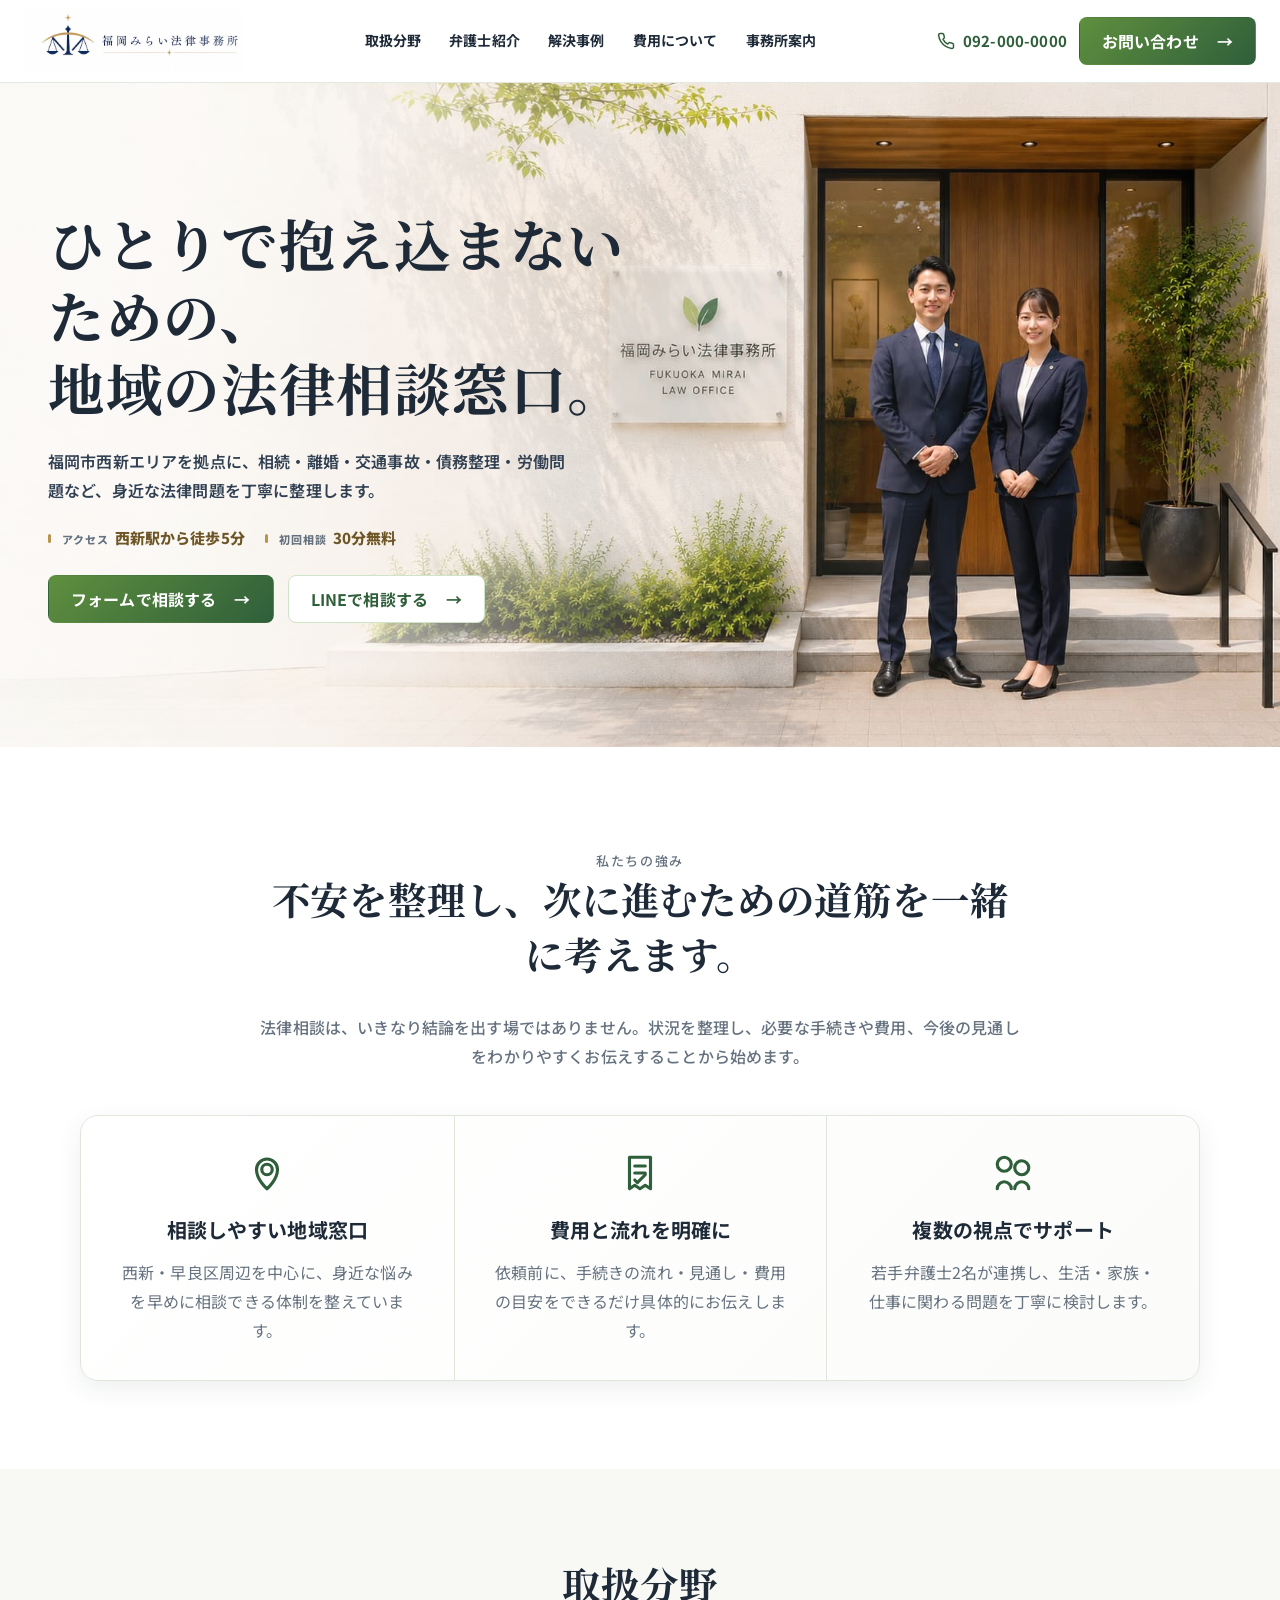
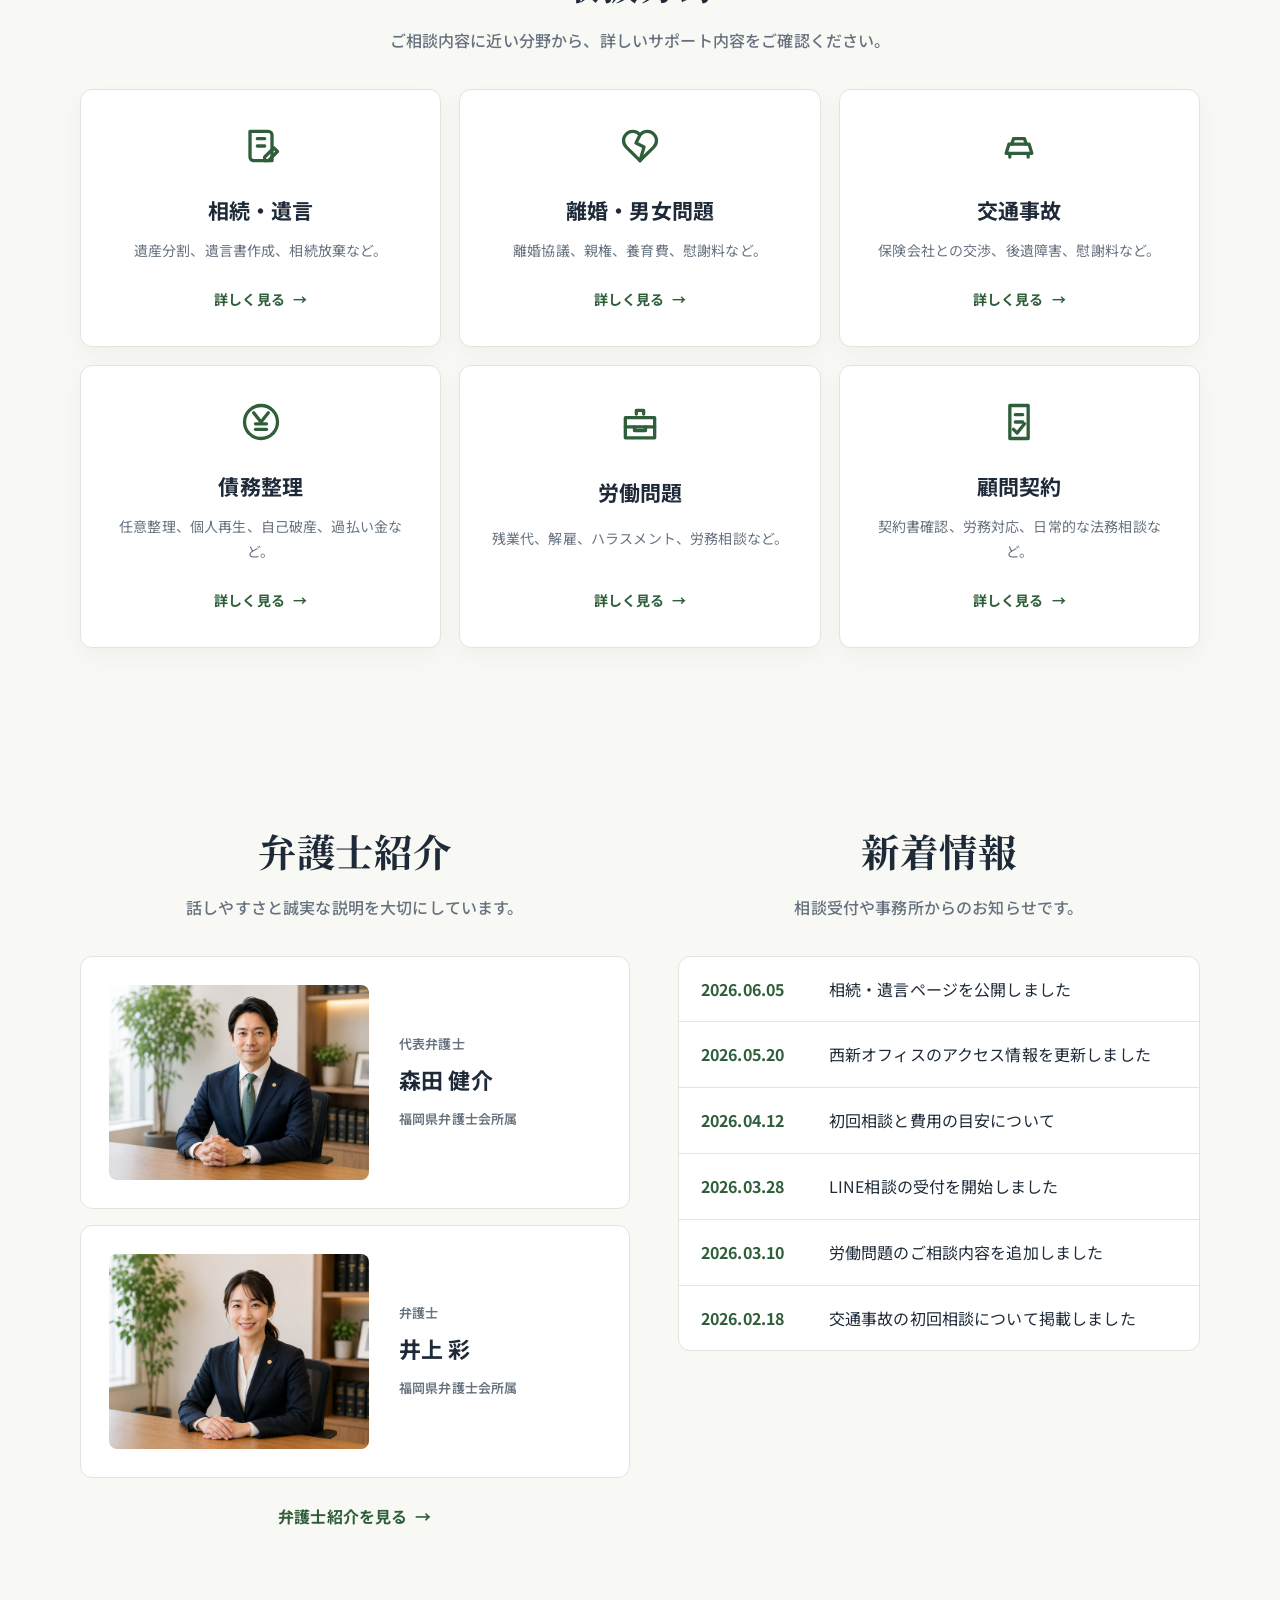
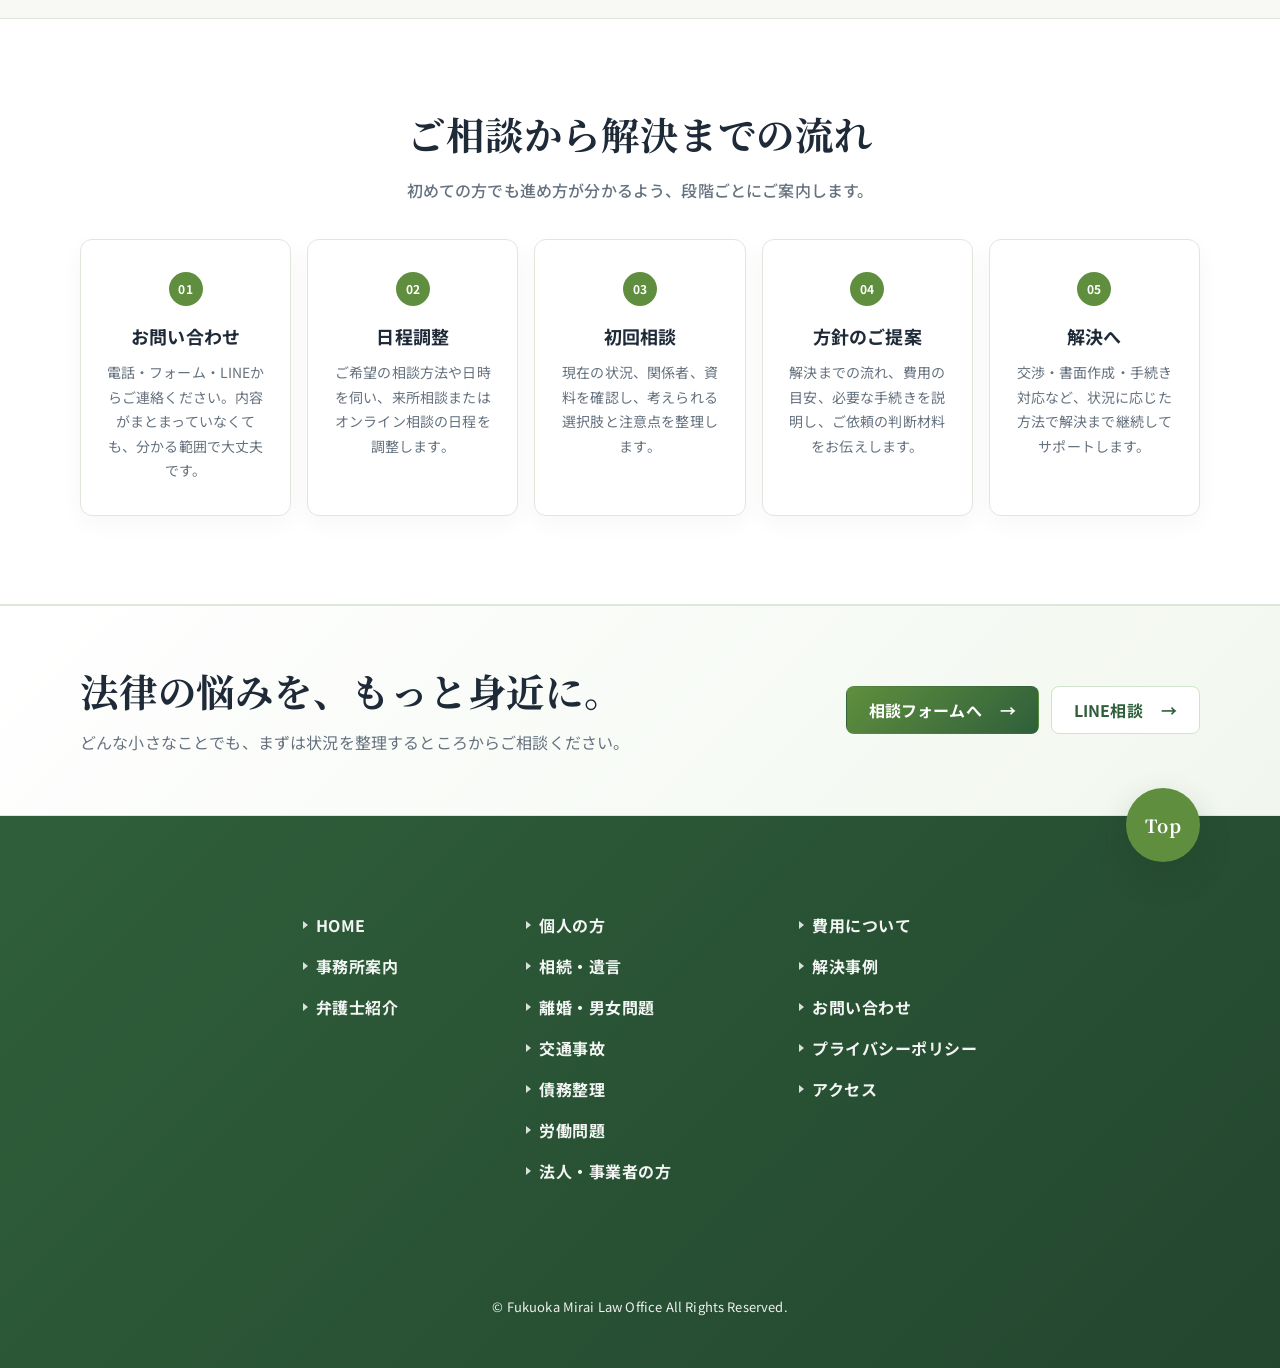
==== commit b3fd0ba0: "Add files via upload" ====
--- a/index.html
+++ b/index.html
@@ -5,7 +5,7 @@
   <meta name="viewport" content="width=device-width, initial-scale=1.0">
   <meta name="description" content="福岡みらい法律事務所は、福岡市西新エリアを拠点に相続・離婚・交通事故・債務整理・労働問題などのご相談に対応する地域密着型の法律事務所です。">
   <title>福岡みらい法律事務所｜福岡市西新の法律相談</title>
-  <link rel="stylesheet" href="style.css">
+  <link rel="stylesheet" href="style.css?v=20260617-3">
 </head>
 <body>
   <a class="skip-link" href="#main">本文へ移動</a>
@@ -14,7 +14,7 @@
   <header class="site-header">
     <div class="site-header__inner">
       <a class="site-header__logo" href="index.html" aria-label="福岡みらい法律事務所 ホーム">
-        <img src="img/logo.jpg" alt="福岡みらい法律事務所" width="220" height="146">
+        <img src="img/logo-horizontal.jpg" alt="福岡みらい法律事務所" width="1250" height="360">
       </a>
       <nav class="site-header__nav" aria-label="グローバルナビゲーション">
         <a href="practice.html">取扱分野</a>
@@ -265,12 +265,6 @@
     <p class="site-footer__copy">&copy; Fukuoka Mirai Law Office All Rights Reserved.</p>
   </footer>
 
-  <div class="sp-fixed-cta" aria-label="スマートフォン用お問い合わせ">
-    <a href="tel:0920000000">電話</a>
-    <a href="contact.html">フォーム</a>
-    <a href="contact.html#line">LINE</a>
-  </div>
-
-  <script src="script.js"></script>
+  <script src="script.js?v=20260617-2"></script>
 </body>
 </html>
--- a/style.css
+++ b/style.css
@@ -211,10 +211,8 @@
 }
 
 .site-header__logo img {
-  width: 124px;
-  height: 82px;
-  object-fit: contain;
-  object-position: left center;
+  width: 220px;
+  height: auto;
 }
 
 .site-header__nav {
@@ -278,35 +276,67 @@
 }
 
 .menu-button {
+  position: relative;
   display: none;
-  width: 48px;
-  height: 48px;
-  place-items: center;
-  border: 1px solid var(--color-line);
-  border-radius: 12px;
-  background: #fff;
+  width: 52px;
+  height: 56px;
+  padding: 0;
+  border: 0;
+  background: transparent;
+  color: var(--color-green-dark);
 }
 
 .menu-button span {
+  position: absolute;
+  left: 14px;
   display: block;
-  width: 22px;
+  width: 24px;
   height: 2px;
-  margin: 4px auto;
   border-radius: 999px;
-  background: var(--color-green-dark);
-  transition: transform 0.25s ease, opacity 0.25s ease;
+  background: currentColor;
+  transition: top 0.25s ease, left 0.25s ease, width 0.25s ease, transform 0.25s ease;
+}
+
+.menu-button span:nth-child(1) {
+  top: 15px;
+}
+
+.menu-button span:nth-child(2) {
+  display: none;
+}
+
+.menu-button span:nth-child(3) {
+  top: 23px;
+  left: 20px;
+  width: 18px;
+}
+
+.menu-button::after {
+  position: absolute;
+  right: 0;
+  bottom: 3px;
+  left: 0;
+  color: currentColor;
+  content: "MENU";
+  font-size: 9px;
+  font-weight: 700;
+  line-height: 1;
 }
 
 .menu-button.is-open span:nth-child(1) {
-  transform: translateY(6px) rotate(45deg);
-}
-
-.menu-button.is-open span:nth-child(2) {
-  opacity: 0;
+  top: 20px;
+  transform: rotate(45deg);
 }
 
 .menu-button.is-open span:nth-child(3) {
-  transform: translateY(-6px) rotate(-45deg);
+  top: 20px;
+  left: 14px;
+  width: 24px;
+  transform: rotate(-45deg);
+}
+
+.menu-button.is-open::after {
+  content: "CLOSE";
 }
 
 .mobile-nav {
@@ -956,10 +986,6 @@
   text-align: center;
 }
 
-.sp-fixed-cta {
-  display: none;
-}
-
 /* =========================================================
   Page Hero / Breadcrumb
 ========================================================= */
@@ -2160,23 +2186,46 @@
     top: var(--header-height);
     right: 0;
     left: 0;
+    z-index: 99;
     display: grid;
     gap: 0;
     max-height: 0;
-    overflow: hidden;
+    overflow-x: hidden;
+    overflow-y: auto;
     border-bottom: 1px solid var(--color-line);
     background: #fff;
-    transition: max-height 0.3s ease;
+    box-shadow: 0 18px 34px rgba(30, 42, 56, 0.12);
+    transition: max-height 0.3s ease, visibility 0.3s ease;
+    visibility: hidden;
   }
 
   .mobile-nav.is-open {
     max-height: calc(100vh - var(--header-height));
+    visibility: visible;
   }
 
   .mobile-nav a {
-    padding: 16px 24px;
+    display: flex;
+    align-items: center;
+    justify-content: space-between;
+    min-height: 56px;
+    padding: 14px 24px;
     border-top: 1px solid var(--color-line);
     font-weight: 700;
+  }
+
+  .mobile-nav a::after {
+    width: 8px;
+    height: 8px;
+    transform: rotate(45deg);
+    border-top: 1px solid var(--color-green-dark);
+    border-right: 1px solid var(--color-green-dark);
+    content: "";
+  }
+
+  .mobile-nav a:last-child {
+    background: var(--color-green-soft);
+    color: var(--color-green-dark);
   }
 
   .hero__inner,
@@ -2231,23 +2280,79 @@
 
 @media (max-width: 767px) {
   :root {
-    --header-height: 74px;
+    --header-height: 118px;
   }
 
   body {
-    padding-bottom: 68px;
+    padding-bottom: 0;
     font-size: 15px;
   }
 
   .container,
-  .site-header__inner,
   .hero__inner {
     width: min(calc(100% - 32px), var(--container));
   }
 
+  .site-header__inner {
+    flex-wrap: wrap;
+    gap: 0;
+    width: 100%;
+  }
+
+  .site-header__logo {
+    margin-left: 16px;
+  }
+
   .site-header__logo img {
-    width: 104px;
-    height: 69px;
+    width: 180px;
+    height: auto;
+  }
+
+  .menu-button {
+    margin-right: 12px;
+  }
+
+  .site-header__actions {
+    display: flex;
+    order: 3;
+    flex: 0 0 100%;
+    justify-content: center;
+    gap: 12px;
+    min-height: 44px;
+    padding: 0 16px;
+    background: #1b2f4d;
+    color: #fff;
+  }
+
+  .site-header__actions::before {
+    display: flex;
+    align-items: center;
+    min-height: 44px;
+    padding-right: 12px;
+    border-right: 1px solid rgba(255, 255, 255, 0.28);
+    color: #e5c98e;
+    content: "ご相談はこちら";
+    font-size: 11px;
+    font-weight: 700;
+    line-height: 1.4;
+    white-space: nowrap;
+  }
+
+  .site-header__actions .button {
+    display: none;
+  }
+
+  .site-header__tel {
+    gap: 7px;
+    min-height: 44px;
+    color: #fff;
+    font-size: 16px;
+    letter-spacing: 0.04em;
+  }
+
+  .site-header__tel::before {
+    width: 16px;
+    height: 16px;
   }
 
   .section {
@@ -2264,7 +2369,7 @@
     display: block;
     gap: 28px;
     min-height: auto;
-    padding: 250px 0 56px;
+    padding: clamp(205px, 58vw, 250px) 0 56px;
     text-align: center;
   }
 
@@ -2455,7 +2560,7 @@
   }
 
   .site-footer {
-    padding: 68px 0 104px;
+    padding: 68px 0;
   }
 
   .site-footer .site-footer__copy {
@@ -2479,32 +2584,6 @@
   .site-footer__links ul {
     width: min(100%, 220px);
     justify-items: start;
-  }
-
-  .sp-fixed-cta {
-    position: fixed;
-    right: 0;
-    bottom: 0;
-    left: 0;
-    z-index: 90;
-    display: grid;
-    grid-template-columns: repeat(3, 1fr);
-    border-top: 1px solid var(--color-line);
-    background: rgba(255, 255, 255, 0.96);
-    backdrop-filter: blur(12px);
-  }
-
-  .sp-fixed-cta a {
-    display: grid;
-    min-height: 62px;
-    place-items: center;
-    color: var(--color-green-dark);
-    font-size: 13px;
-    font-weight: 700;
-  }
-
-  .sp-fixed-cta a + a {
-    border-left: 1px solid var(--color-line);
   }
 
   .page-hero,
@@ -2677,6 +2756,12 @@
     grid-template-columns: 1fr;
   }
 
+  input,
+  select,
+  textarea {
+    font-size: 16px;
+  }
+
   .contact-method a[href^="tel"] {
     font-size: 28px;
   }
@@ -2684,12 +2769,26 @@
 
 @media (max-width: 420px) {
   .site-header__inner {
-    width: calc(100% - 24px);
+    width: 100%;
   }
 
   .site-header__logo img {
-    width: 96px;
-    height: 64px;
+    width: 170px;
+    height: auto;
+  }
+
+  .site-header__actions {
+    gap: 9px;
+    padding-inline: 12px;
+  }
+
+  .site-header__actions::before {
+    padding-right: 9px;
+    font-size: 10px;
+  }
+
+  .site-header__tel {
+    font-size: 15px;
   }
 
   .container,
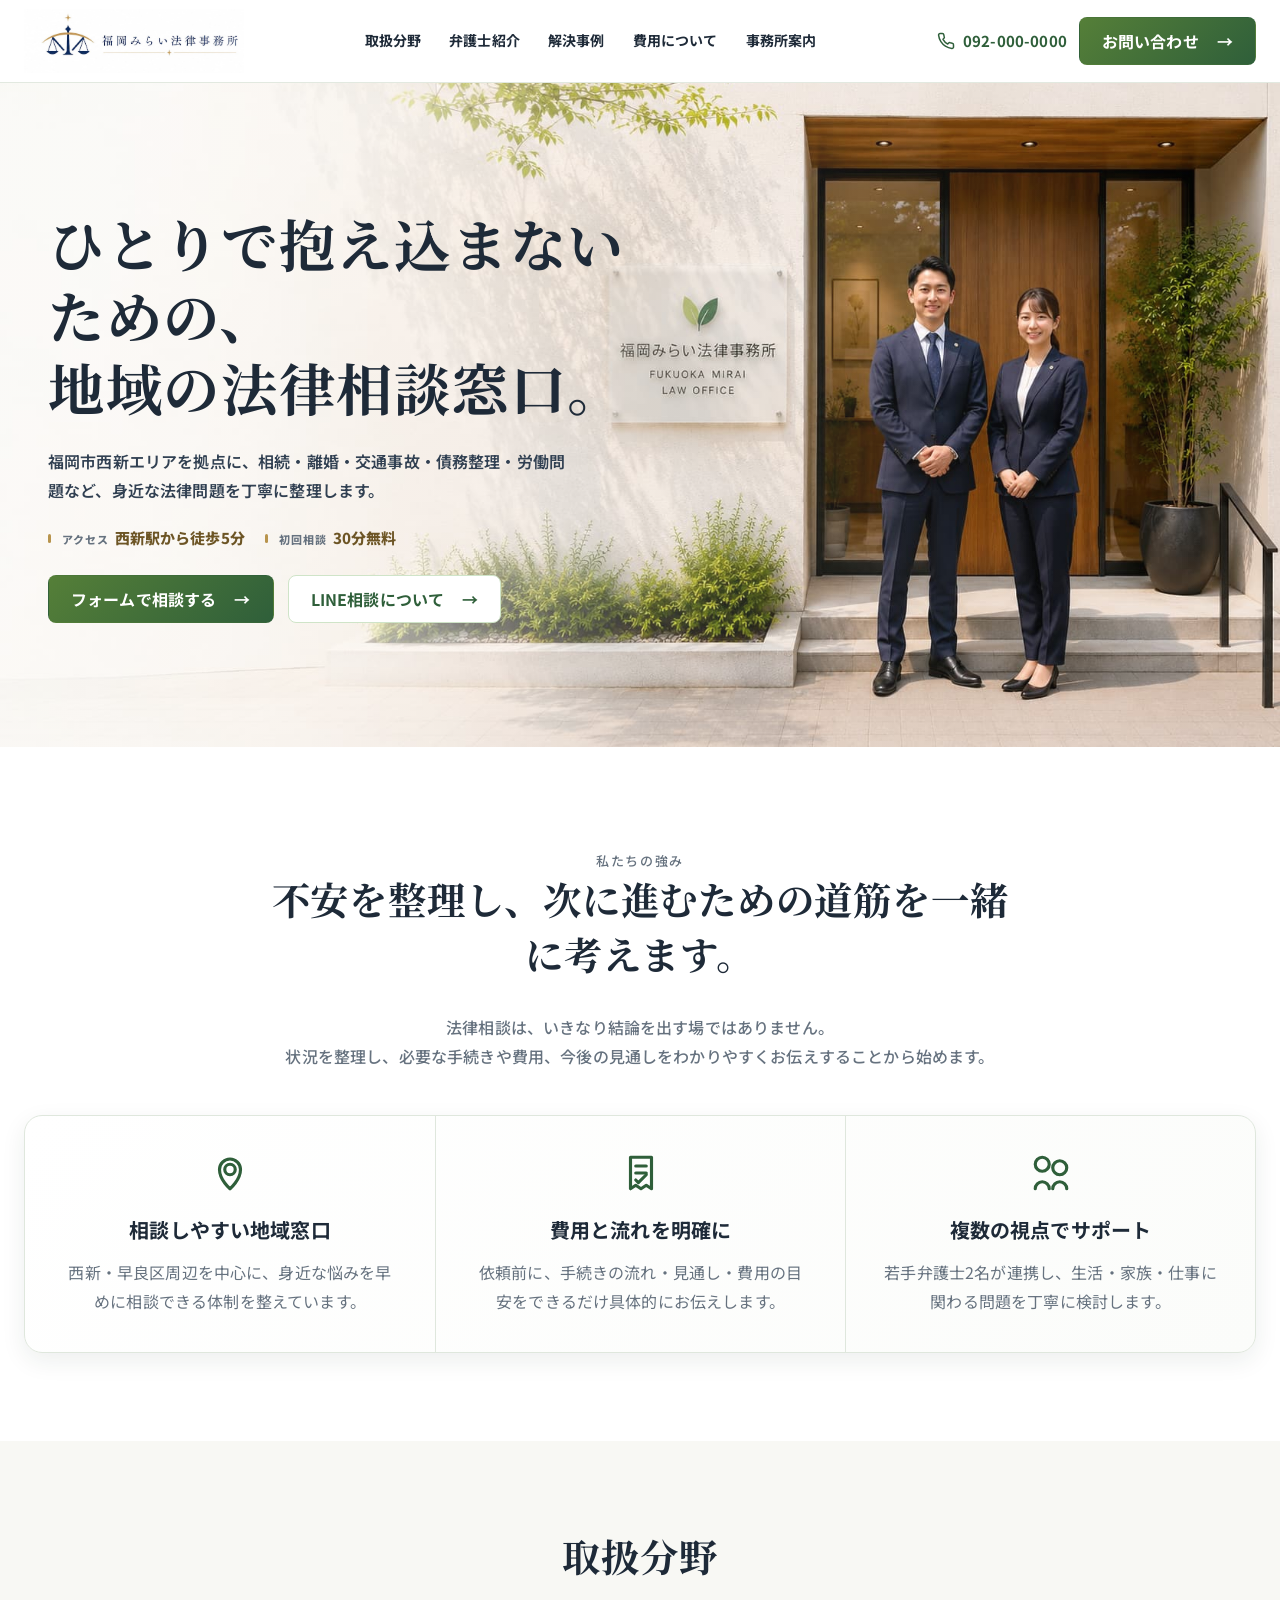
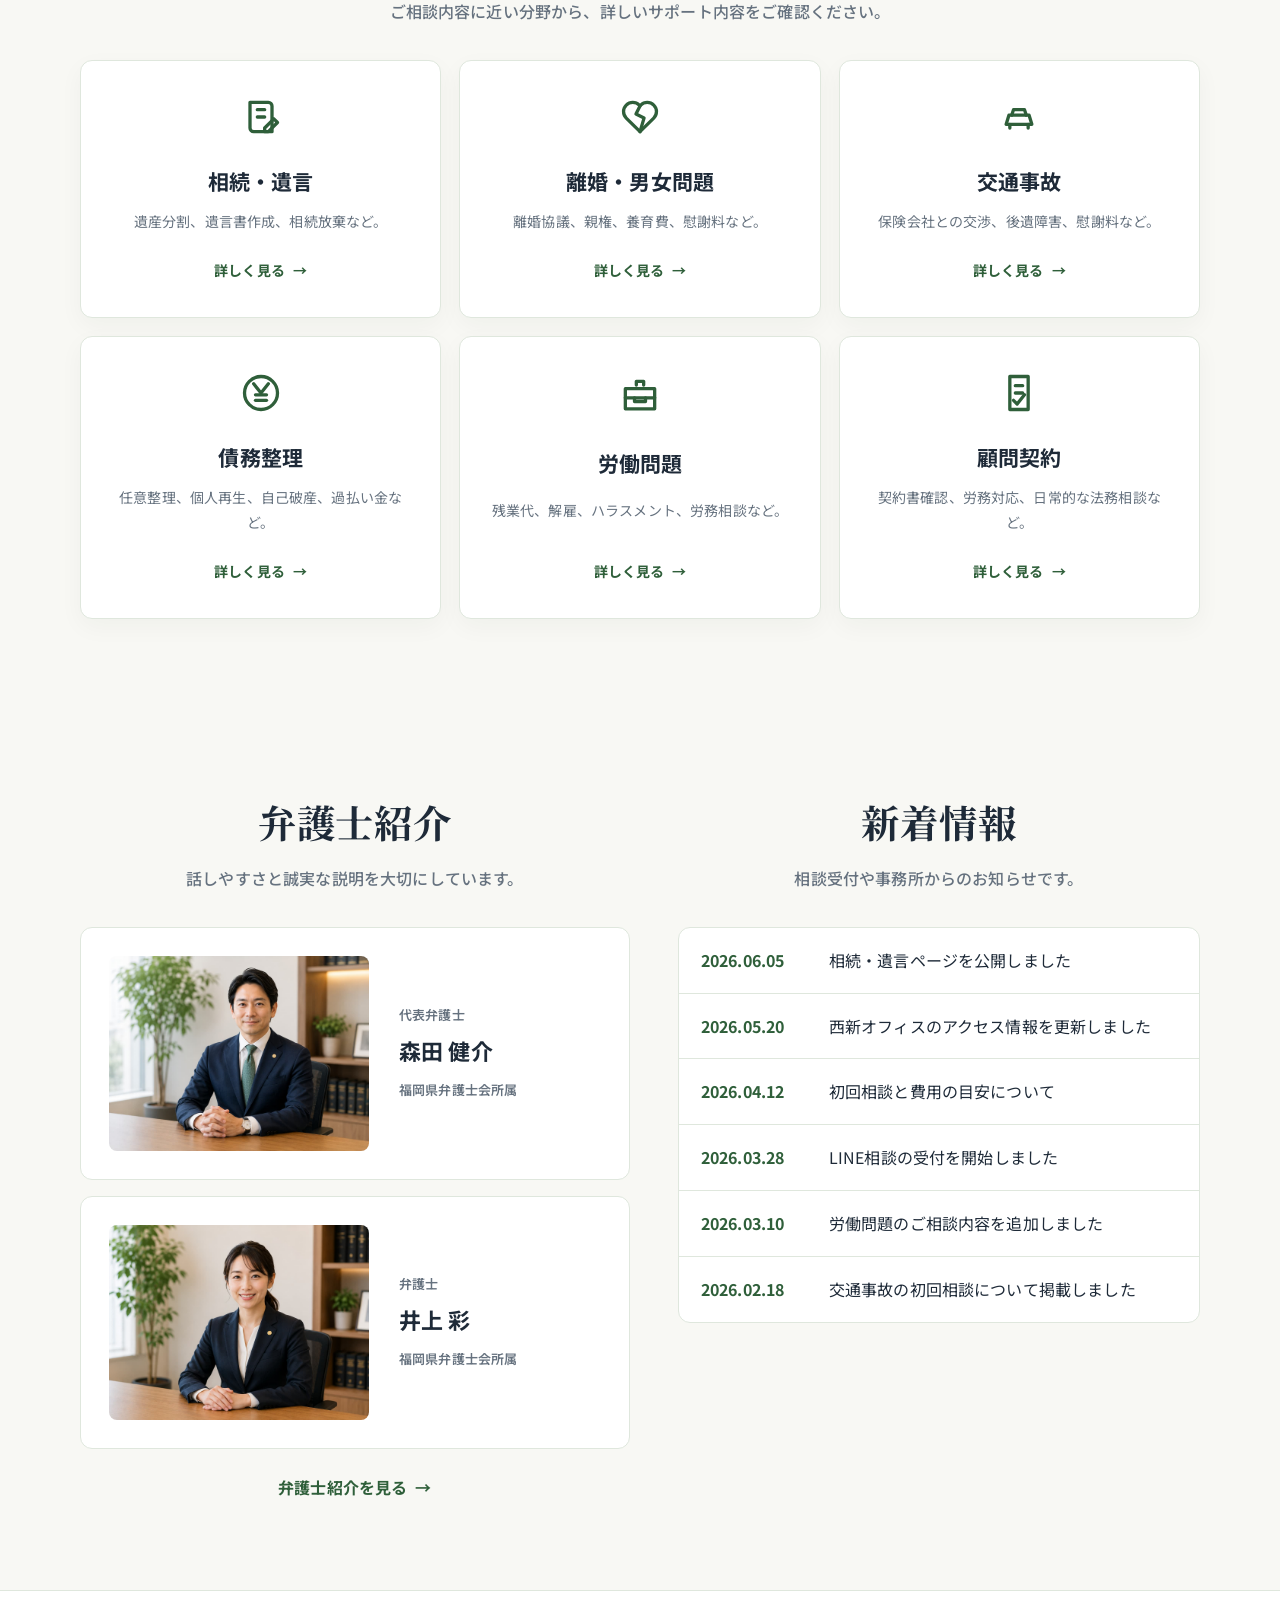
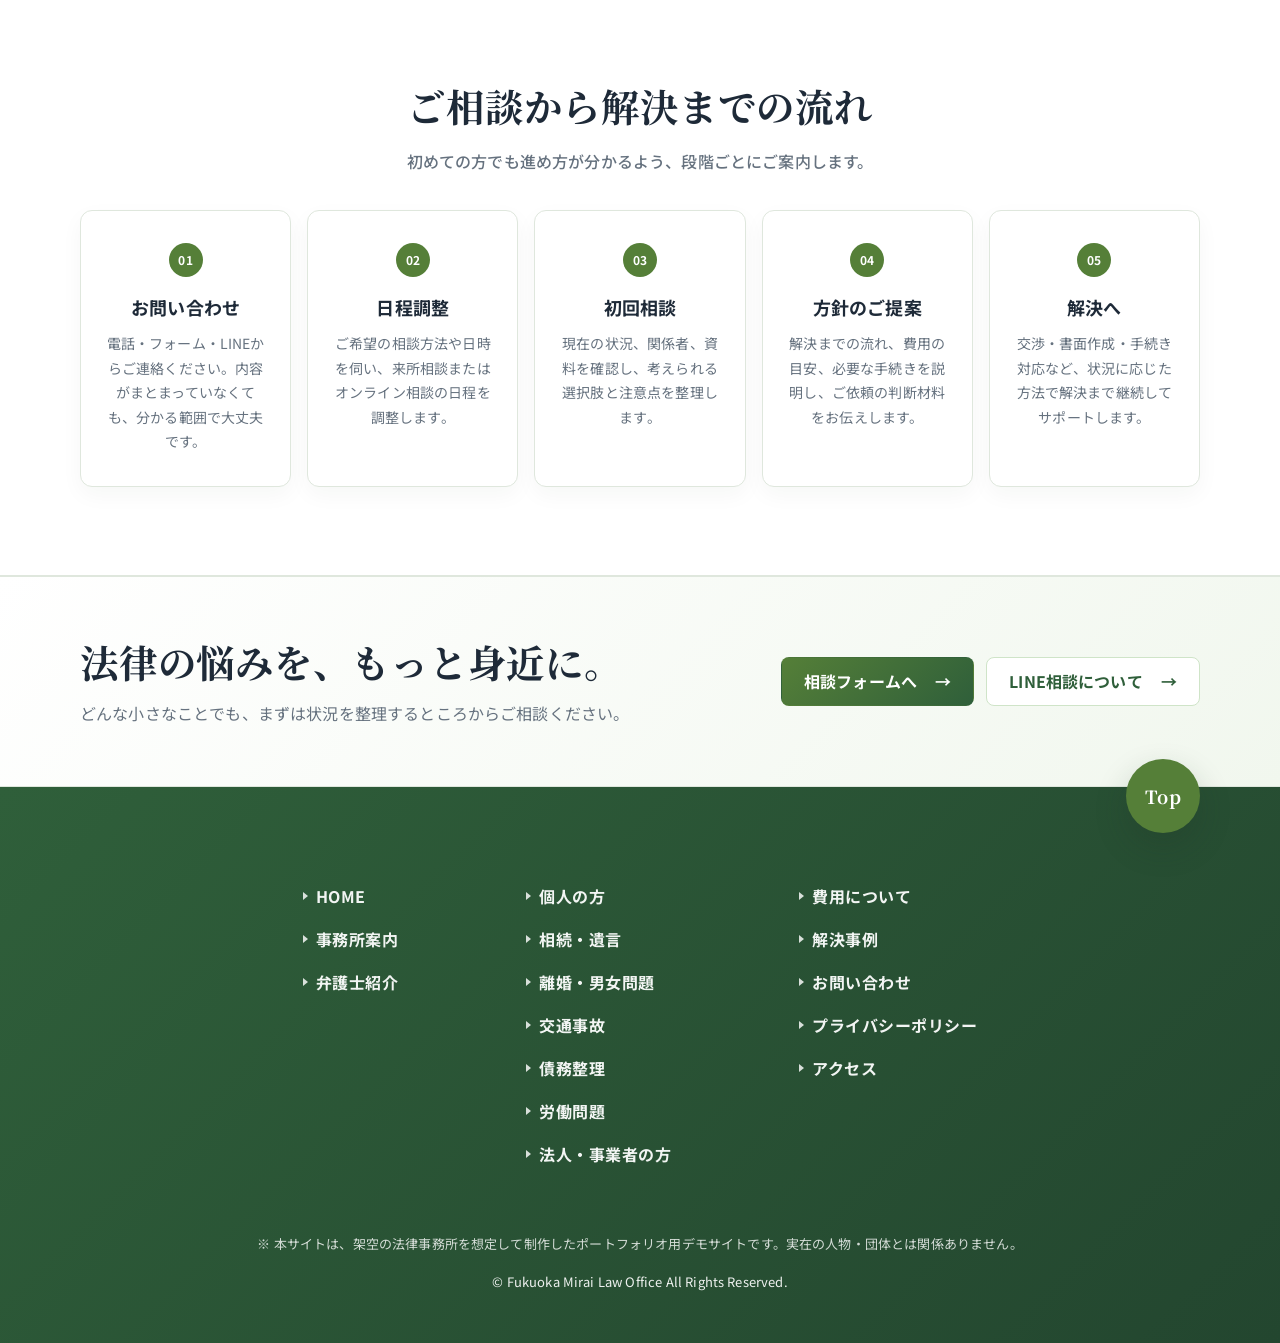
==== commit 879b9f88: "Add files via upload" ====
--- a/index.html
+++ b/index.html
@@ -5,7 +5,26 @@
   <meta name="viewport" content="width=device-width, initial-scale=1.0">
   <meta name="description" content="福岡みらい法律事務所は、福岡市西新エリアを拠点に相続・離婚・交通事故・債務整理・労働問題などのご相談に対応する地域密着型の法律事務所です。">
   <title>福岡みらい法律事務所｜福岡市西新の法律相談</title>
-  <link rel="stylesheet" href="style.css?v=20260617-3">
+  <link rel="canonical" href="https://kota-web-design.github.io/fukuoka-mirai-law-demo/">
+  <link rel="icon" type="image/png" sizes="64x64" href="img/favicon.png">
+  <link rel="apple-touch-icon" sizes="180x180" href="img/apple-touch-icon.png">
+  <meta name="theme-color" content="#1b2f4d">
+  <meta property="og:locale" content="ja_JP">
+  <meta property="og:type" content="website">
+  <meta property="og:site_name" content="福岡みらい法律事務所">
+  <meta property="og:title" content="福岡みらい法律事務所｜福岡市西新の法律相談">
+  <meta property="og:description" content="福岡みらい法律事務所は、福岡市西新エリアを拠点に相続・離婚・交通事故・債務整理・労働問題などのご相談に対応する地域密着型の法律事務所です。">
+  <meta property="og:url" content="https://kota-web-design.github.io/fukuoka-mirai-law-demo/">
+  <meta property="og:image" content="https://kota-web-design.github.io/fukuoka-mirai-law-demo/img/ogp-hero.jpg">
+  <meta property="og:image:type" content="image/jpeg">
+  <meta property="og:image:width" content="1200">
+  <meta property="og:image:height" content="630">
+  <meta property="og:image:alt" content="福岡みらい法律事務所の外観、所属弁護士、法律相談のご案内">
+  <meta name="twitter:card" content="summary_large_image">
+  <link rel="preconnect" href="https://fonts.googleapis.com">
+  <link rel="preconnect" href="https://fonts.gstatic.com" crossorigin>
+  <link href="https://fonts.googleapis.com/css2?family=Noto+Sans+JP:wght@400;500;600;700&amp;family=Noto+Serif+JP:wght@500;600;700&amp;display=swap" rel="stylesheet">
+  <link rel="stylesheet" href="style.css?v=20260618-4">
 </head>
 <body>
   <a class="skip-link" href="#main">本文へ移動</a>
@@ -52,7 +71,7 @@
       <div class="hero__inner">
         <div class="hero__content">
           <h1>ひとりで抱え込ま<br class="sp-only">ないための、<br>地域の法律相談窓口。</h1>
-          <p class="hero__text">福岡市西新エリアを拠点に、相続・離婚・交通事故・債務整理・労働問題など、身近な法律問題を丁寧に整理します。</p>
+          <p class="hero__text">福岡市西新エリアを拠点に、相続・離婚・交通事故・債務整理・労働問題など、身近な法律問題を<br class="sp-only">丁寧に整理します。</p>
           <div class="hero__badges" aria-label="相談しやすいポイント">
             <span class="hero-badge">
               <span class="hero-badge__inner">
@@ -69,7 +88,7 @@
           </div>
           <div class="hero__buttons">
             <a class="button button--green" href="contact.html">フォームで相談する</a>
-            <a class="button button--line" href="contact.html#line">LINEで相談する</a>
+            <a class="button button--line" href="contact.html#line">LINE相談について</a>
           </div>
         </div>
       </div>
@@ -83,7 +102,8 @@
             <p class="section-kicker">私たちの強み</p>
             <h2>不安を整理し、<br class="sp-only">次に進むための道筋を<br class="sp-only">一緒に考えます。</h2>
           </div>
-          <p>法律相談は、いきなり結論を出す場ではありません。状況を整理し、必要な手続きや費用、今後の見通しをわかりやすくお伝えすることから始めます。</p>
+          <p>法律相談は、いきなり結論を出す場ではありません。<br>
+            状況を整理し、必要な手続きや費用、今後の見通しをわかりやすくお伝えすることから始めます。</p>
         </div>
         <div class="strength-list">
           <div class="strength-item">
@@ -116,7 +136,7 @@
       <div class="container">
         <div class="section-heading section-heading--center">
           <h2>取扱分野</h2>
-          <p>ご相談内容に近い分野から、詳しいサポート内容をご確認ください。</p>
+          <p>ご相談内容に近い分野から、<br class="sp-only">詳しいサポート内容をご確認ください。</p>
         </div>
         <div class="practice-grid">
           <a class="practice-card" href="inheritance.html">
@@ -209,13 +229,13 @@
       <div class="container">
         <div class="section-heading section-heading--center">
           <h2>ご相談から解決までの流れ</h2>
-          <p>初めての方でも進め方が分かるよう、段階ごとにご案内します。</p>
+          <p>初めての方でも進め方が分かるよう、<br class="sp-only">段階ごとにご案内します。</p>
         </div>
         <ol class="flow-list">
-          <li><span>01</span><h3>お問い合わせ</h3><p>電話・フォーム・LINEからご連絡ください。内容がまとまっていなくても、分かる範囲で大丈夫です。</p></li>
-          <li><span>02</span><h3>日程調整</h3><p>ご希望の相談方法や日時を伺い、来所相談またはオンライン相談の日程を調整します。</p></li>
-          <li><span>03</span><h3>初回相談</h3><p>現在の状況、関係者、資料を確認し、考えられる選択肢と注意点を整理します。</p></li>
-          <li><span>04</span><h3>方針のご提案</h3><p>解決までの流れ、費用の目安、必要な手続きを説明し、ご依頼の判断材料をお伝えします。</p></li>
+          <li><span>01</span><h3>お問い合わせ</h3><p>電話・フォーム・LINEからご連絡ください。<br class="sp-only">内容がまとまっていなくても、<br class="sp-only">分かる範囲で大丈夫です。</p></li>
+          <li><span>02</span><h3>日程調整</h3><p>ご希望の相談方法や日時を伺い、<br class="sp-only">来所相談またはオンライン相談の日程を<br class="sp-only">調整します。</p></li>
+          <li><span>03</span><h3>初回相談</h3><p>現在の状況、関係者、資料を確認し、<br class="sp-only">考えられる選択肢と注意点を整理します。</p></li>
+          <li><span>04</span><h3>方針のご提案</h3><p>解決までの流れ、費用の目安、必要な手続きを<br class="sp-only">説明し、ご依頼の判断材料をお伝えします。</p></li>
           <li><span>05</span><h3>解決へ</h3><p>交渉・書面作成・手続き対応など、状況に応じた方法で解決まで継続してサポートします。</p></li>
         </ol>
       </div>
@@ -226,11 +246,11 @@
       <div class="container cta-band__inner">
         <div>
           <h2>法律の悩みを、もっと身近に。</h2>
-          <p>どんな小さなことでも、まずは状況を整理するところからご相談ください。</p>
+          <p>どんな小さなことでも、<br class="sp-only">まずは状況を整理するところからご相談ください。</p>
         </div>
         <div class="cta-band__buttons">
           <a class="button button--green" href="contact.html">相談フォームへ</a>
-          <a class="button button--line" href="contact.html#line">LINE相談</a>
+          <a class="button button--line" href="contact.html#line">LINE相談について</a>
         </div>
       </div>
     </section>
@@ -262,9 +282,10 @@
         <li><a href="office.html">アクセス</a></li>
       </ul>
     </nav>
+    <p class="site-footer__demo-note">※ 本サイトは、架空の法律事務所を想定して制作したポートフォリオ用デモサイトです。実在の人物・団体とは関係ありません。</p>
     <p class="site-footer__copy">&copy; Fukuoka Mirai Law Office All Rights Reserved.</p>
   </footer>
 
-  <script src="script.js?v=20260617-2"></script>
+  <script src="script.js?v=20260618-3"></script>
 </body>
 </html>
--- a/style.css
+++ b/style.css
@@ -1,5 +1,3 @@
-@import url("https://fonts.googleapis.com/css2?family=Noto+Sans+JP:wght@400;500;600;700&family=Noto+Serif+JP:wght@500;600;700&display=swap");
-
 /* =========================================================
   Base / Tokens
 ========================================================= */
@@ -8,7 +6,7 @@
   --color-surface: #ffffff;
   --color-text: #1e2a38;
   --color-muted: #66727f;
-  --color-green: #5f8f3e;
+  --color-green: #557f38;
   --color-green-dark: #2f5f3a;
   --color-green-soft: #eef5ea;
   --color-gold: #b8944d;
@@ -31,6 +29,8 @@
 
 html {
   scroll-behavior: smooth;
+  text-size-adjust: 100%;
+  -webkit-text-size-adjust: 100%;
 }
 
 body {
@@ -48,6 +48,15 @@
   overflow: hidden;
 }
 
+.sp-only {
+  display:none;
+}
+
+.pc-only {
+  display:block;
+}
+
+
 img,
 svg {
   display: block;
@@ -75,7 +84,7 @@
 }
 
 :focus-visible {
-  outline: 3px solid rgba(95, 143, 62, 0.36);
+  outline: 3px solid rgba(85, 127, 56, 0.4);
   outline-offset: 3px;
 }
 
@@ -103,10 +112,6 @@
 
 .narrow {
   max-width: 880px;
-}
-
-.sp-only {
-  display: none;
 }
 
 /* =========================================================
@@ -521,8 +526,12 @@
 }
 
 .strength-list {
+  position: relative;
+  left: 50%;
   display: grid;
   grid-template-columns: repeat(3, 1fr);
+  width: min(1240px, calc(100vw - 48px));
+  transform: translateX(-50%);
   border: 1px solid var(--color-line);
   border-radius: var(--radius-lg);
   background: linear-gradient(135deg, #fff, #fbfcfa);
@@ -952,6 +961,7 @@
   display: inline-flex;
   gap: 8px;
   align-items: center;
+  min-height: 28px;
   font-weight: 700;
   letter-spacing: 0.03em;
   line-height: 1.5;
@@ -1008,7 +1018,7 @@
   min-height: 320px;
   border-bottom: 1px solid var(--color-line);
   background:
-    radial-gradient(circle at 82% 18%, rgba(95, 143, 62, 0.09) 0, transparent 32%),
+    radial-gradient(circle at 82% 18%, rgba(85, 127, 56, 0.09) 0, transparent 32%),
     linear-gradient(180deg, #fff 0%, var(--color-bg) 100%);
 }
 
@@ -1016,7 +1026,7 @@
   min-height: 320px;
   border-bottom: 1px solid var(--color-line);
   background:
-    radial-gradient(circle at 82% 18%, rgba(95, 143, 62, 0.09) 0, transparent 32%),
+    radial-gradient(circle at 82% 18%, rgba(85, 127, 56, 0.09) 0, transparent 32%),
     linear-gradient(180deg, #fff 0%, var(--color-bg) 100%);
 }
 
@@ -1104,6 +1114,9 @@
 }
 
 .breadcrumb a {
+  display: inline-flex;
+  align-items: center;
+  min-height: 28px;
   color: var(--color-green-dark);
 }
 
@@ -1185,8 +1198,11 @@
 .detail-card ul {
   display: grid;
   gap: 6px;
-  margin: 18px 0 0;
+  width: fit-content;
+  max-width: 100%;
+  margin: 18px auto 0;
   padding-left: 1.2em;
+  text-align: left;
 }
 
 .detail-card .text-link {
@@ -1381,7 +1397,7 @@
 }
 
 .check-list li:hover {
-  border-color: rgba(95, 143, 62, 0.42);
+  border-color: rgba(85, 127, 56, 0.42);
   box-shadow: 0 12px 28px rgba(31, 49, 37, 0.07);
   transform: translateY(-2px);
 }
@@ -1434,7 +1450,7 @@
 }
 
 .detail-note-grid article:hover {
-  border-color: rgba(95, 143, 62, 0.42);
+  border-color: rgba(85, 127, 56, 0.42);
   box-shadow: 0 16px 34px rgba(31, 49, 37, 0.08);
   transform: translateY(-3px);
 }
@@ -1445,7 +1461,7 @@
   right: 0;
   left: 0;
   height: 4px;
-  background: linear-gradient(90deg, var(--color-green), rgba(95, 143, 62, 0.22));
+  background: linear-gradient(90deg, var(--color-green), rgba(85, 127, 56, 0.22));
   content: "";
 }
 
@@ -1463,7 +1479,7 @@
   font-weight: 800;
   letter-spacing: 0.04em;
   line-height: 1;
-  box-shadow: inset 0 0 0 1px rgba(95, 143, 62, 0.08);
+  box-shadow: inset 0 0 0 1px rgba(85, 127, 56, 0.08);
 }
 
 .detail-note-grid__label {
@@ -1514,7 +1530,7 @@
 }
 
 .support-grid article:hover {
-  border-color: rgba(95, 143, 62, 0.42);
+  border-color: rgba(85, 127, 56, 0.42);
   box-shadow: 0 14px 30px rgba(31, 49, 37, 0.07);
   transform: translateY(-3px);
 }
@@ -1553,7 +1569,7 @@
   min-height: 112px;
   padding: 24px 28px;
   border: 1px solid var(--color-line);
-  border-left: 4px solid rgba(95, 143, 62, 0.34);
+  border-left: 4px solid rgba(85, 127, 56, 0.34);
   border-radius: var(--radius-md);
   background: #fff;
   box-shadow: 0 8px 22px rgba(31, 49, 37, 0.035);
@@ -1561,7 +1577,7 @@
 }
 
 .vertical-flow li:hover {
-  border-color: rgba(95, 143, 62, 0.42);
+  border-color: rgba(85, 127, 56, 0.42);
   box-shadow: 0 14px 30px rgba(31, 49, 37, 0.07);
   transform: translateY(-2px);
 }
@@ -1634,6 +1650,39 @@
   object-position: 38% center;
 }
 
+.cta-panel--practice .cta-panel__media,
+.cta-panel--lawyers .cta-panel__media,
+.cta-panel--cases .cta-panel__media,
+.cta-panel--fee .cta-panel__media {
+  align-self: center;
+  height: auto;
+  min-height: 0;
+  aspect-ratio: 1717 / 916;
+}
+
+.cta-panel--practice .cta-panel__media img,
+.cta-panel--lawyers .cta-panel__media img,
+.cta-panel--cases .cta-panel__media img,
+.cta-panel--fee .cta-panel__media img {
+  height: 100%;
+  min-height: 0;
+  object-fit: contain;
+}
+
+.cta-panel--detail .cta-panel__media {
+  align-self: center;
+  height: auto;
+  min-height: 0;
+  aspect-ratio: 1672 / 941;
+}
+
+.cta-panel--detail .cta-panel__media img {
+  height: 100%;
+  min-height: 0;
+  object-fit: contain;
+  object-position: center;
+}
+
 .faq-list {
   display: grid;
   gap: 12px;
@@ -1660,13 +1709,18 @@
 }
 
 .faq-item button::after {
-  content: "+";
+  flex: 0 0 20px;
+  width: 20px;
+  height: 20px;
+  background:
+    linear-gradient(currentColor, currentColor) center / 14px 2px no-repeat,
+    linear-gradient(currentColor, currentColor) center / 2px 14px no-repeat;
   color: var(--color-green-dark);
-  font-size: 22px;
+  content: "";
 }
 
 .faq-item.is-open button::after {
-  content: "−";
+  background-size: 14px 2px, 0 0;
 }
 
 .faq-item div {
@@ -1869,35 +1923,8 @@
   margin: 0;
 }
 
-.case-pagination {
-  display: flex;
-  flex-wrap: wrap;
-  justify-content: center;
-  gap: 8px;
-  margin-top: 34px;
-}
-
-.case-pagination a,
-.case-pagination span {
-  display: grid;
-  min-width: 40px;
-  height: 40px;
-  place-items: center;
-  border: 1px solid var(--color-line);
-  border-radius: 999px;
-  background: #fff;
-  color: var(--color-green-dark);
-  font-weight: 700;
-}
-
-.case-pagination [aria-current="page"] {
-  border-color: var(--color-green);
-  background: var(--color-green);
-  color: #fff;
-}
-
 .case-note {
-  margin: 16px 0 0;
+  margin: 28px 0 0;
   color: var(--color-muted);
   font-size: 13px;
   text-align: center;
@@ -2121,7 +2148,10 @@
 }
 
 .privacy-check input {
-  width: auto;
+  flex: 0 0 auto;
+  width: 20px;
+  height: 20px;
+  min-height: 20px;
 }
 
 .privacy-check a {
@@ -2139,6 +2169,31 @@
   background: var(--color-green-soft);
   color: var(--color-green-dark);
   font-weight: 700;
+}
+
+.form-demo-note {
+  margin-top: 18px;
+  padding: 12px 14px;
+  border-left: 4px solid var(--color-gold);
+  background: var(--color-gold-soft);
+  color: #5f4b24;
+  font-size: 14px;
+}
+
+.form-demo-note strong {
+  font-weight: 700;
+}
+
+.site-footer .site-footer__demo-note {
+  width: min(calc(100% - 48px), var(--container));
+  margin: 64px auto 0;
+  color: rgba(255, 255, 255, 0.8);
+  font-size: 13px;
+  text-align: center;
+}
+
+.site-footer .site-footer__demo-note + .site-footer__copy {
+  margin-top: 14px;
 }
 
 .legal-page h1 {
@@ -2278,7 +2333,7 @@
   }
 }
 
-@media (max-width: 767px) {
+@media (max-width: 768px) {
   :root {
     --header-height: 118px;
   }
@@ -2286,6 +2341,14 @@
   body {
     padding-bottom: 0;
     font-size: 15px;
+  }
+  
+  .sp-only {
+    display: block;
+  }
+
+  .pc-only {
+    display: none;
   }
 
   .container,
@@ -2369,7 +2432,8 @@
     display: block;
     gap: 28px;
     min-height: auto;
-    padding: clamp(205px, 58vw, 250px) 0 56px;
+    /* Mobile hero image is 1672 x 941; keep copy safely below it. */
+    padding: calc(56.28vw + 32px) 0 56px;
     text-align: center;
   }
 
@@ -2451,7 +2515,10 @@
   }
 
   .strength-list {
+    left: auto;
     grid-template-columns: 1fr;
+    width: 100%;
+    transform: none;
   }
 
   .strength-item + .strength-item {
@@ -2500,7 +2567,7 @@
     gap: 12px;
     min-height: auto;
     padding: 24px 20px;
-    border-top: 4px solid rgba(95, 143, 62, 0.34);
+    border-top: 4px solid rgba(85, 127, 56, 0.34);
     border-left: 1px solid var(--color-line);
     text-align: center;
   }
@@ -2711,9 +2778,25 @@
   }
 
   .case-card__head {
-    display: grid;
-    justify-items: start;
+    display: flex;
+    align-items: center;
+    justify-content: space-between;
     gap: 8px;
+    width: 100%;
+  }
+
+  .case-card__head span {
+    order: 2;
+    margin-left: auto;
+  }
+
+  .case-card__head time {
+    order: 1;
+  }
+
+  .detail-card > h3,
+  .detail-card > p {
+    text-align: center;
   }
 
   .case-card > p {
@@ -2725,12 +2808,6 @@
     grid-column: auto;
     grid-row: auto;
     padding: 18px;
-  }
-
-  .case-pagination a,
-  .case-pagination span {
-    min-width: 36px;
-    height: 36px;
   }
 
   .case-card,
@@ -2765,6 +2842,21 @@
   .contact-method a[href^="tel"] {
     font-size: 28px;
   }
+
+  .contact-method {
+    text-align: center;
+  }
+
+  .contact-form > h2,
+  .lawyer-profile > div > h2,
+  .lawyer-profile > div > .license {
+    text-align: center;
+  }
+
+  .lawyer-profile > div > .role {
+    display: flex;
+    margin-inline: auto;
+  }
 }
 
 @media (max-width: 420px) {
@@ -2800,3 +2892,18 @@
     width: 100%;
   }
 }
+
+@media (prefers-reduced-motion: reduce) {
+  html {
+    scroll-behavior: auto;
+  }
+
+  *,
+  *::before,
+  *::after {
+    scroll-behavior: auto !important;
+    transition-duration: 0.01ms !important;
+    animation-duration: 0.01ms !important;
+    animation-iteration-count: 1 !important;
+  }
+}
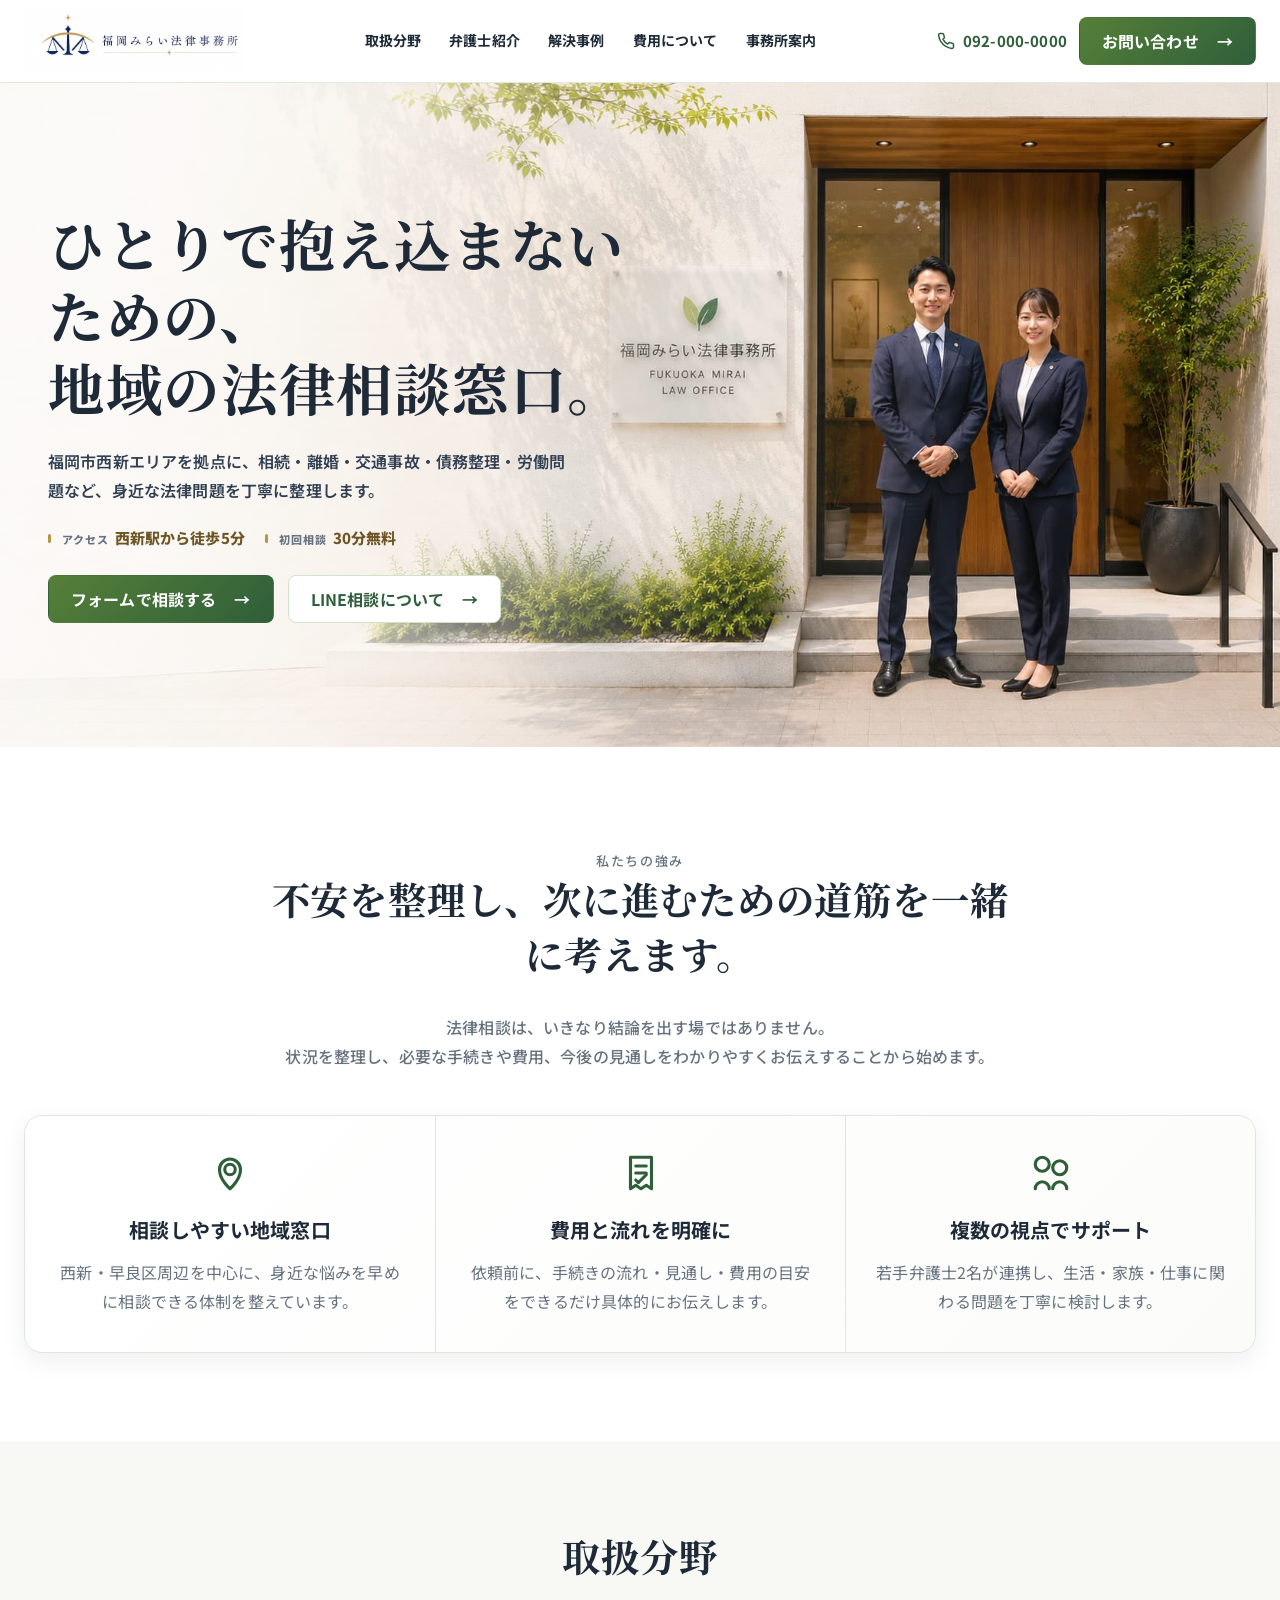
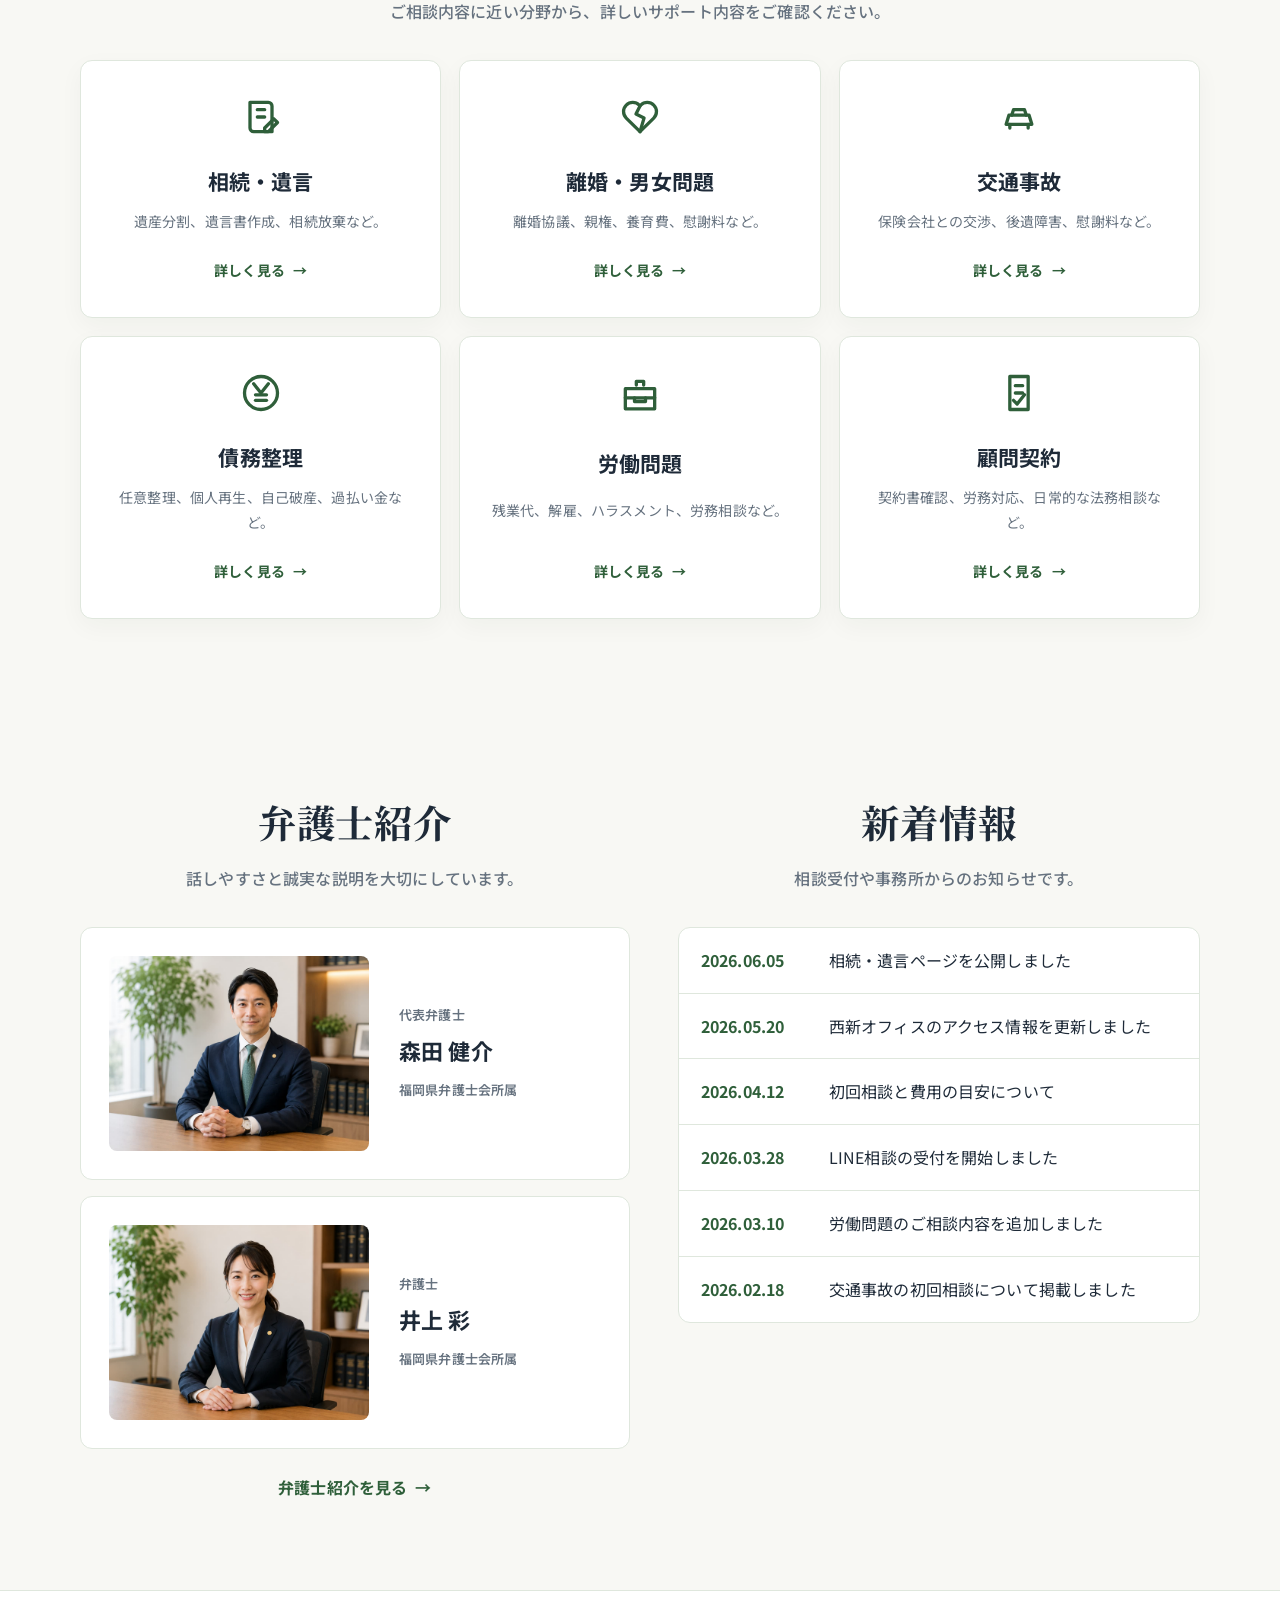
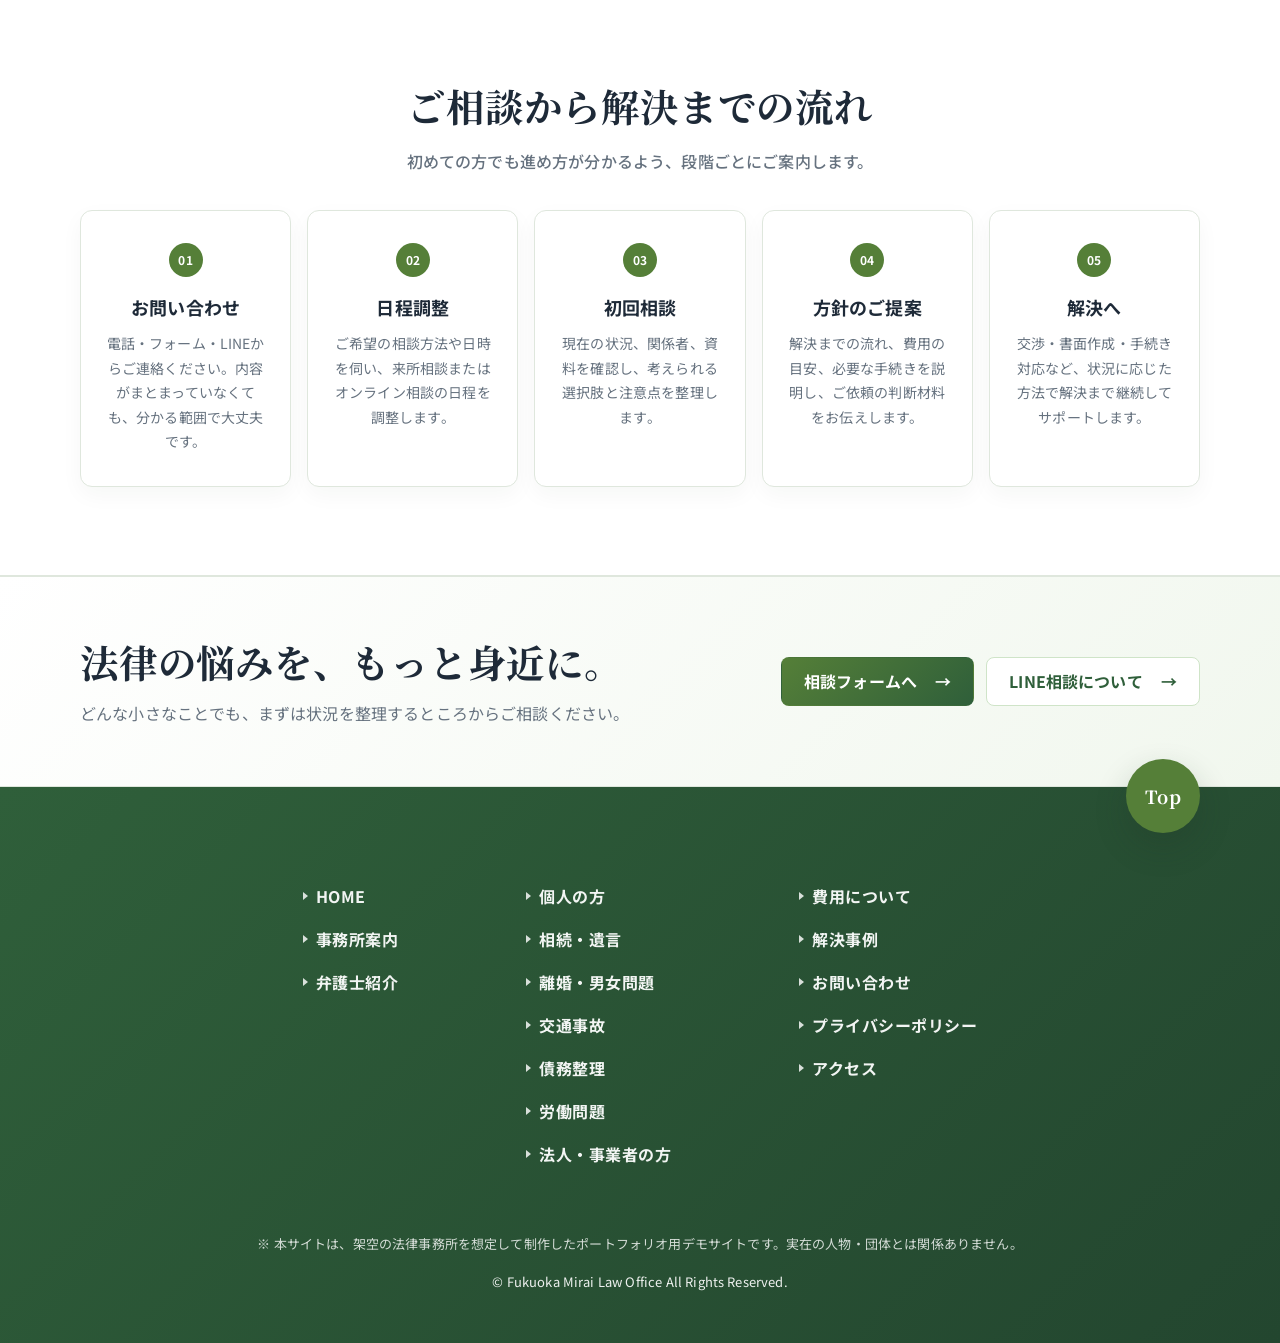
==== commit e664d90e: "Add files via upload" ====
--- a/index.html
+++ b/index.html
@@ -24,7 +24,7 @@
   <link rel="preconnect" href="https://fonts.googleapis.com">
   <link rel="preconnect" href="https://fonts.gstatic.com" crossorigin>
   <link href="https://fonts.googleapis.com/css2?family=Noto+Sans+JP:wght@400;500;600;700&amp;family=Noto+Serif+JP:wght@500;600;700&amp;display=swap" rel="stylesheet">
-  <link rel="stylesheet" href="style.css?v=20260618-4">
+  <link rel="stylesheet" href="style.css?v=20260618-5">
 </head>
 <body>
   <a class="skip-link" href="#main">本文へ移動</a>
--- a/style.css
+++ b/style.css
@@ -530,7 +530,7 @@
   left: 50%;
   display: grid;
   grid-template-columns: repeat(3, 1fr);
-  width: min(1240px, calc(100vw - 48px));
+  width: min(1320px, calc(100vw - 48px));
   transform: translateX(-50%);
   border: 1px solid var(--color-line);
   border-radius: var(--radius-lg);
@@ -540,7 +540,7 @@
 }
 
 .strength-item {
-  padding: 36px;
+  padding: 36px 28px;
   text-align: center;
 }
 
@@ -898,8 +898,8 @@
 }
 
 .cta-panel__media {
-  height: 100%;
-  min-height: 360px;
+  height: auto;
+  min-height: 0;
   margin: 0;
   border-radius: calc(var(--radius-lg) - 6px);
   overflow: hidden;
@@ -907,9 +907,9 @@
 
 .cta-panel__media img {
   width: 100%;
-  height: 100%;
-  min-height: 360px;
-  object-fit: cover;
+  height: auto;
+  min-height: 0;
+  object-fit: contain;
   object-position: center center;
 }
 
@@ -2723,11 +2723,6 @@
     justify-content: center;
   }
 
-  .cta-panel__media,
-  .cta-panel__media img {
-    min-height: 220px;
-  }
-
   .split-layout,
   .office-layout,
   .contact-layout {
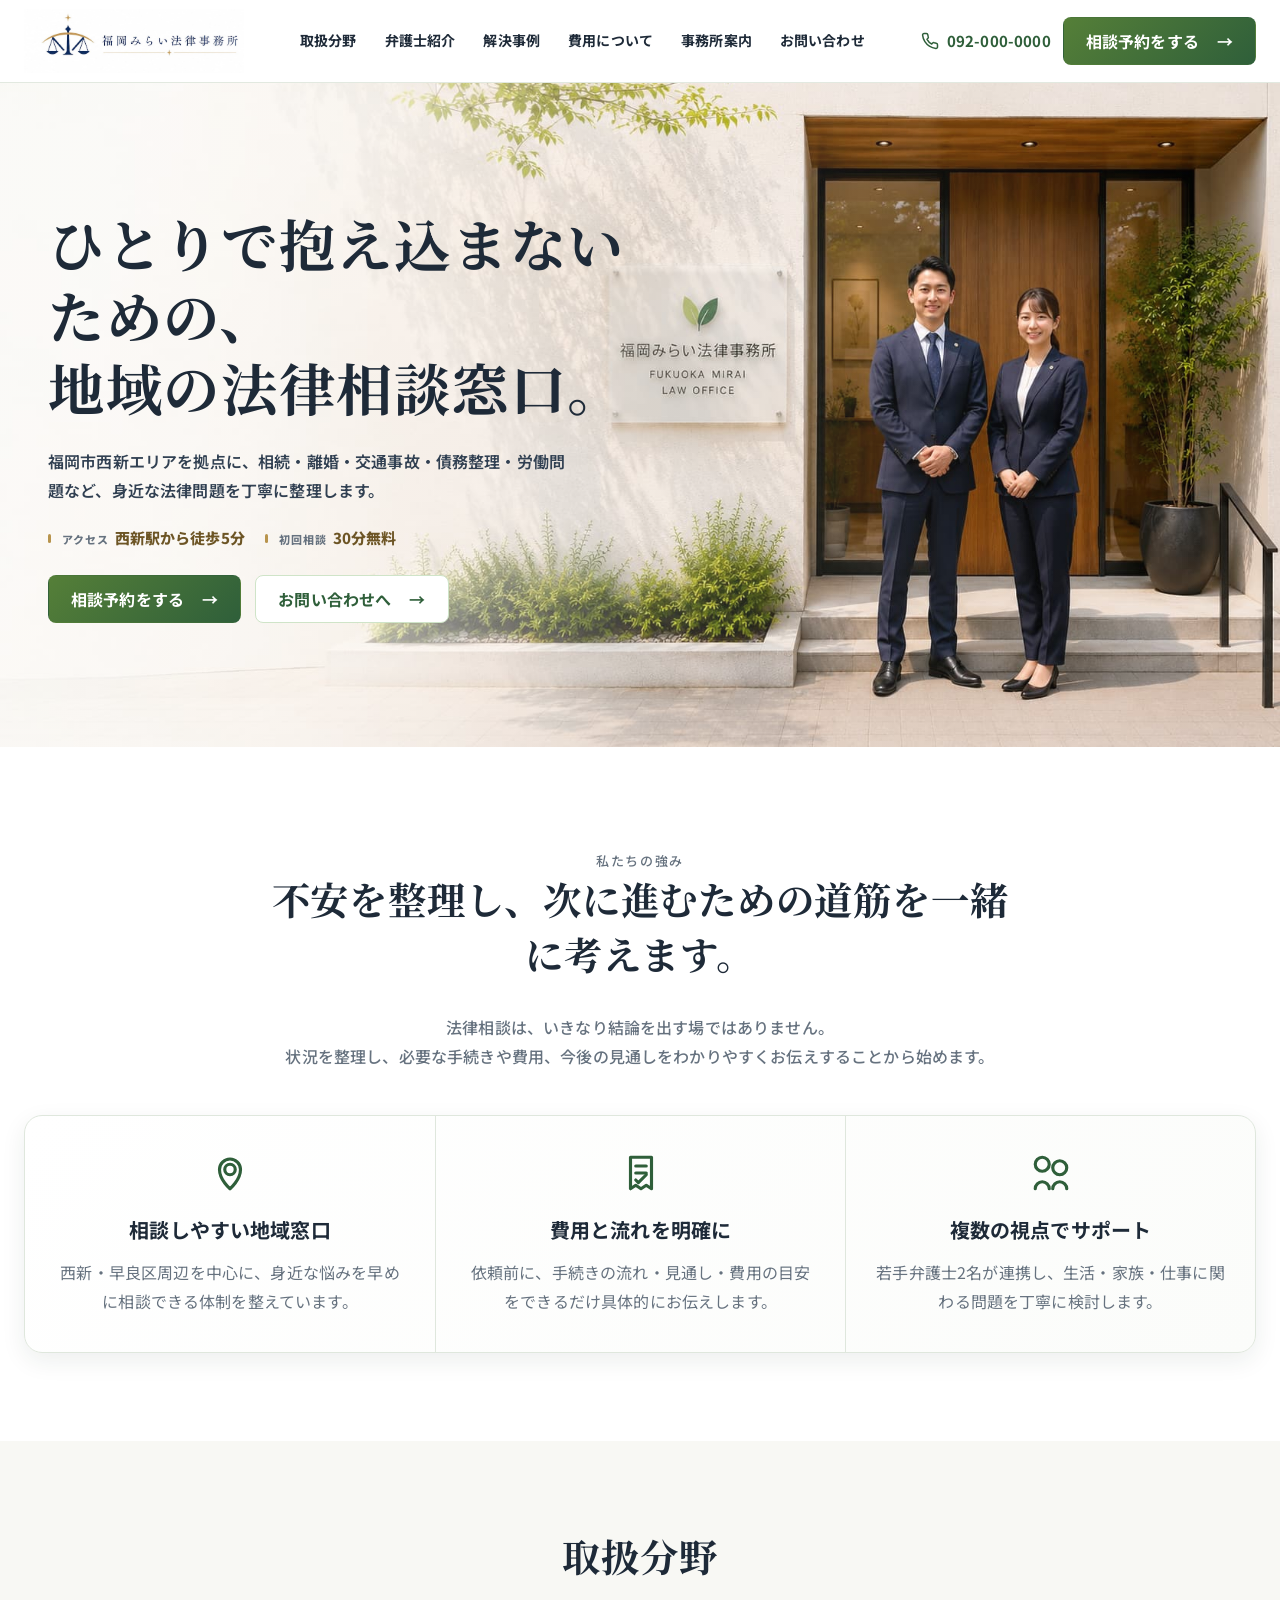
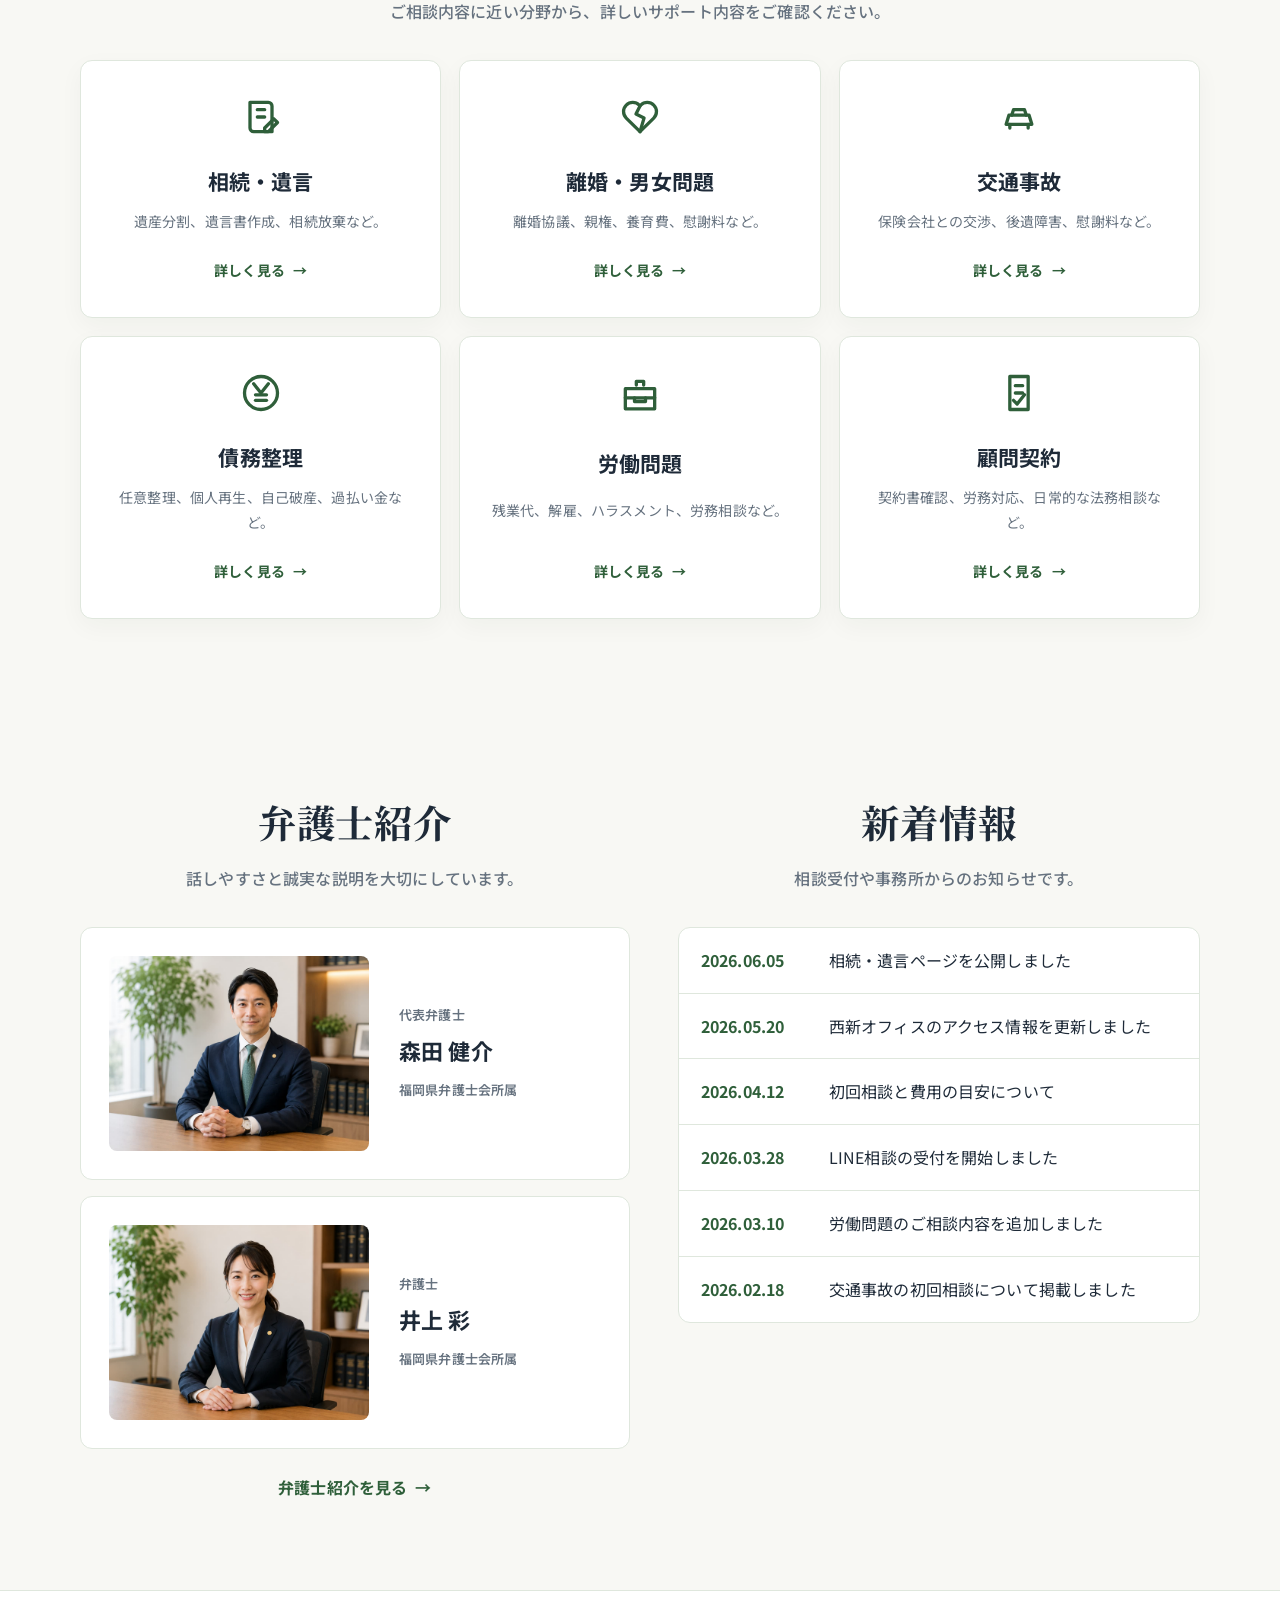
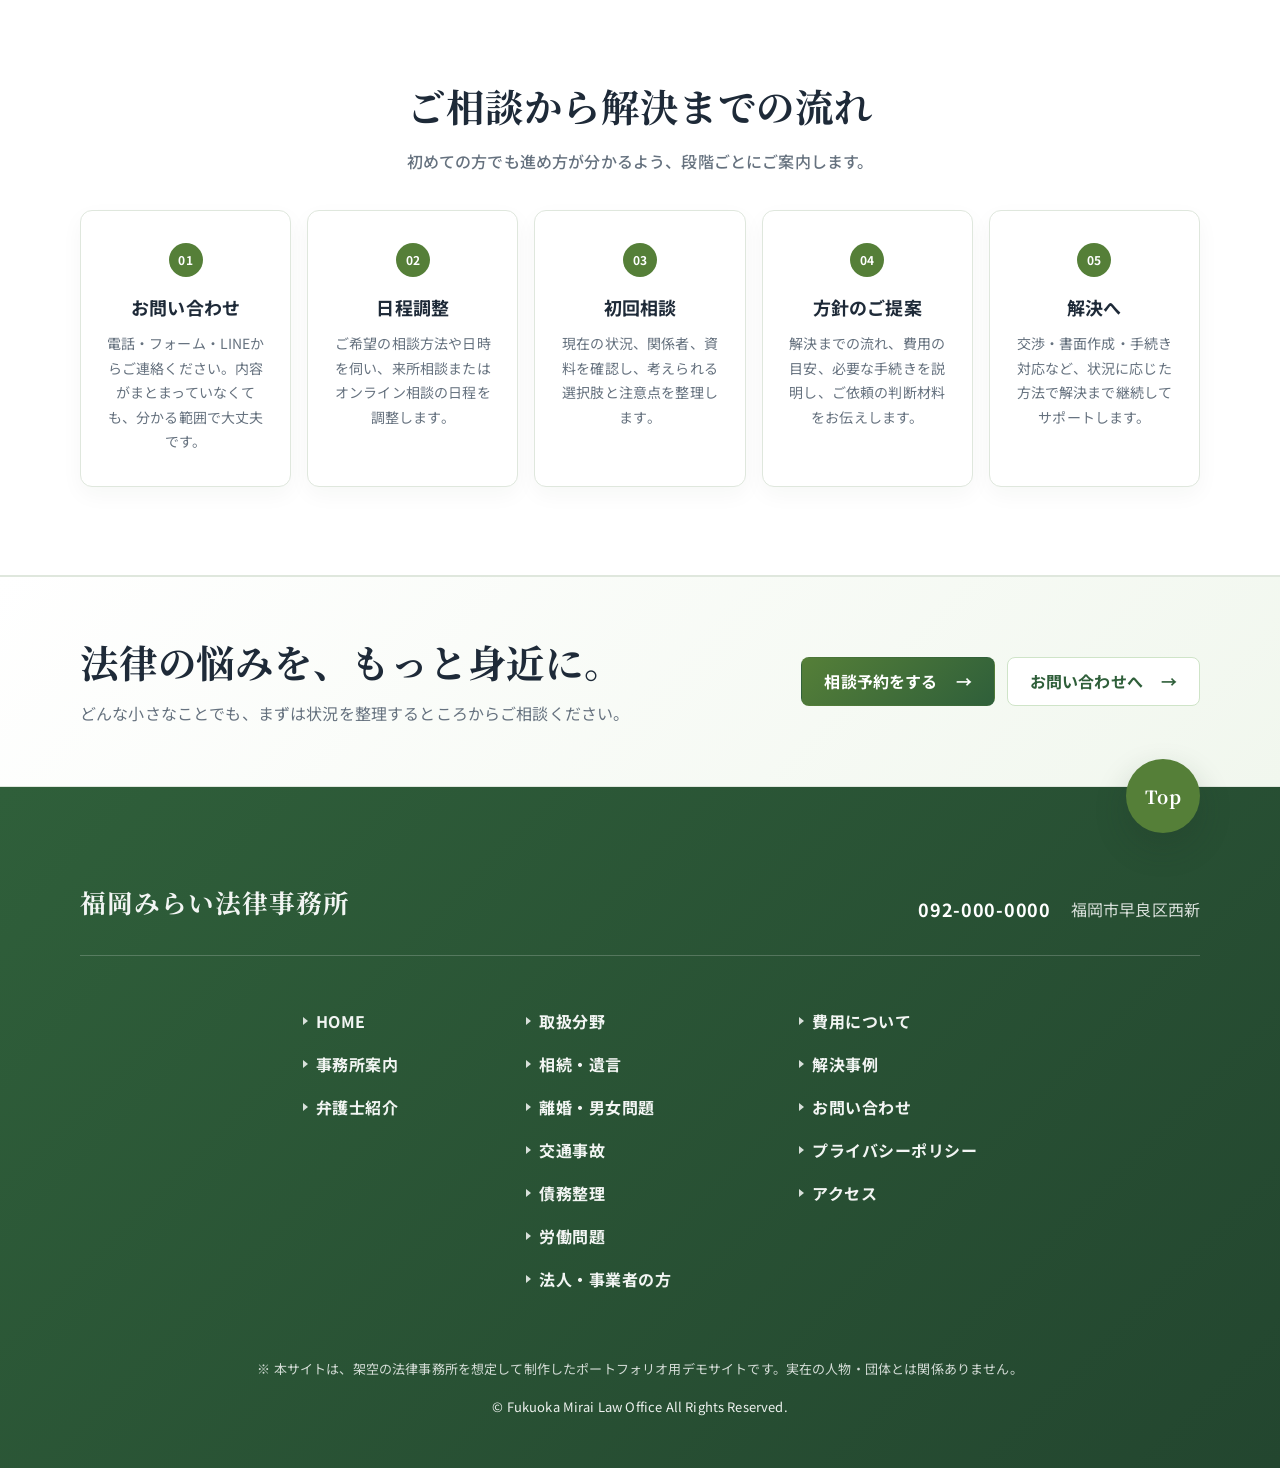
==== commit 0a01e042: "Add files via upload" ====
--- a/index.html
+++ b/index.html
@@ -3,8 +3,8 @@
 <head>
   <meta charset="UTF-8">
   <meta name="viewport" content="width=device-width, initial-scale=1.0">
-  <meta name="description" content="福岡みらい法律事務所は、福岡市西新エリアを拠点に相続・離婚・交通事故・債務整理・労働問題などのご相談に対応する地域密着型の法律事務所です。">
-  <title>福岡みらい法律事務所｜福岡市西新の法律相談</title>
+  <meta name="description" content="福岡みらい法律事務所は、福岡市西新エリアを拠点に、相続・離婚・交通事故・債務整理・労働問題など身近な法律相談に対応しています。">
+  <title>福岡みらい法律事務所｜福岡市の身近な法律相談</title>
   <link rel="canonical" href="https://kota-web-design.github.io/fukuoka-mirai-law-demo/">
   <link rel="icon" type="image/png" sizes="64x64" href="img/favicon.png">
   <link rel="apple-touch-icon" sizes="180x180" href="img/apple-touch-icon.png">
@@ -12,8 +12,8 @@
   <meta property="og:locale" content="ja_JP">
   <meta property="og:type" content="website">
   <meta property="og:site_name" content="福岡みらい法律事務所">
-  <meta property="og:title" content="福岡みらい法律事務所｜福岡市西新の法律相談">
-  <meta property="og:description" content="福岡みらい法律事務所は、福岡市西新エリアを拠点に相続・離婚・交通事故・債務整理・労働問題などのご相談に対応する地域密着型の法律事務所です。">
+  <meta property="og:title" content="福岡みらい法律事務所｜福岡市の身近な法律相談">
+  <meta property="og:description" content="福岡みらい法律事務所は、福岡市西新エリアを拠点に、相続・離婚・交通事故・債務整理・労働問題など身近な法律相談に対応しています。">
   <meta property="og:url" content="https://kota-web-design.github.io/fukuoka-mirai-law-demo/">
   <meta property="og:image" content="https://kota-web-design.github.io/fukuoka-mirai-law-demo/img/ogp-hero.jpg">
   <meta property="og:image:type" content="image/jpeg">
@@ -24,7 +24,7 @@
   <link rel="preconnect" href="https://fonts.googleapis.com">
   <link rel="preconnect" href="https://fonts.gstatic.com" crossorigin>
   <link href="https://fonts.googleapis.com/css2?family=Noto+Sans+JP:wght@400;500;600;700&amp;family=Noto+Serif+JP:wght@500;600;700&amp;display=swap" rel="stylesheet">
-  <link rel="stylesheet" href="style.css?v=20260618-5">
+  <link rel="stylesheet" href="style.css?v=20260619-1">
 </head>
 <body>
   <a class="skip-link" href="#main">本文へ移動</a>
@@ -41,12 +41,13 @@
         <a href="cases.html">解決事例</a>
         <a href="fee.html">費用について</a>
         <a href="office.html">事務所案内</a>
+        <a href="contact.html">お問い合わせ</a>
       </nav>
       <div class="site-header__actions">
         <a class="site-header__tel" href="tel:0920000000">
           <span>092-000-0000</span>
         </a>
-        <a class="button button--green" href="contact.html">お問い合わせ</a>
+        <a class="button button--green" href="contact.html#contactForm">相談予約をする</a>
       </div>
       <button class="menu-button" type="button" aria-label="メニューを開く" aria-expanded="false" aria-controls="mobileNav">
         <span></span>
@@ -87,8 +88,8 @@
             </span>
           </div>
           <div class="hero__buttons">
-            <a class="button button--green" href="contact.html">フォームで相談する</a>
-            <a class="button button--line" href="contact.html#line">LINE相談について</a>
+            <a class="button button--green" href="contact.html#contactForm">相談予約をする</a>
+            <a class="button button--line" href="contact.html">お問い合わせへ</a>
           </div>
         </div>
       </div>
@@ -249,8 +250,8 @@
           <p>どんな小さなことでも、<br class="sp-only">まずは状況を整理するところからご相談ください。</p>
         </div>
         <div class="cta-band__buttons">
-          <a class="button button--green" href="contact.html">相談フォームへ</a>
-          <a class="button button--line" href="contact.html#line">LINE相談について</a>
+          <a class="button button--green" href="contact.html#contactForm">相談予約をする</a>
+          <a class="button button--line" href="contact.html">お問い合わせへ</a>
         </div>
       </div>
     </section>
@@ -259,6 +260,10 @@
   <!-- Footer -->
   <footer class="site-footer">
     <a class="footer-top" href="#main" aria-label="ページ上部へ戻る">Top</a>
+    <div class="container site-footer__identity">
+      <a class="site-footer__brand" href="index.html">福岡みらい法律事務所</a>
+      <p><a href="tel:0920000000">092-000-0000</a><span>福岡市早良区西新</span></p>
+    </div>
     <nav class="container site-footer__links" aria-label="フッターナビゲーション">
       <ul>
         <li><a href="index.html">HOME</a></li>
@@ -266,7 +271,7 @@
         <li><a href="lawyers.html">弁護士紹介</a></li>
       </ul>
       <ul>
-        <li><a href="practice.html">個人の方</a></li>
+        <li><a href="practice.html">取扱分野</a></li>
         <li><a href="inheritance.html">相続・遺言</a></li>
         <li><a href="divorce.html">離婚・男女問題</a></li>
         <li><a href="accident.html">交通事故</a></li>
--- a/style.css
+++ b/style.css
@@ -937,6 +937,39 @@
   box-shadow: 0 14px 32px rgba(31, 49, 37, 0.22);
 }
 
+.site-footer__identity {
+  display: flex;
+  align-items: flex-end;
+  justify-content: space-between;
+  gap: 24px;
+  margin-bottom: 48px;
+  padding-bottom: 30px;
+  border-bottom: 1px solid rgba(255, 255, 255, 0.2);
+}
+
+.site-footer__brand {
+  font-family: "Noto Serif JP", serif;
+  font-size: clamp(20px, 2vw, 26px);
+  font-weight: 700;
+  letter-spacing: 0.04em;
+}
+
+.site-footer__identity p {
+  display: flex;
+  flex-wrap: wrap;
+  align-items: center;
+  justify-content: flex-end;
+  gap: 8px 20px;
+  color: rgba(255, 255, 255, 0.82);
+}
+
+.site-footer__identity p a {
+  color: #fff;
+  font-size: 18px;
+  font-weight: 700;
+  letter-spacing: 0.04em;
+}
+
 .site-footer__links {
   display: grid;
   grid-template-columns: repeat(3, max-content);
@@ -2068,6 +2101,10 @@
   padding: 28px;
 }
 
+.contact-form {
+  scroll-margin-top: calc(var(--header-height) + 24px);
+}
+
 .contact-method--note {
   background: linear-gradient(180deg, #fff 0%, var(--color-green-soft) 100%);
 }
@@ -2226,7 +2263,7 @@
 /* =========================================================
   Responsive
 ========================================================= */
-@media (max-width: 1080px) {
+@media (max-width: 1240px) {
   .site-header__nav,
   .site-header__actions {
     display: none;
@@ -2282,6 +2319,9 @@
     background: var(--color-green-soft);
     color: var(--color-green-dark);
   }
+}
+
+@media (max-width: 1080px) {
 
   .hero__inner,
   .strength-lead,
@@ -2630,6 +2670,26 @@
     padding: 68px 0;
   }
 
+  .site-footer__identity {
+    display: grid;
+    justify-items: center;
+    gap: 12px;
+    margin-bottom: 36px;
+    padding-bottom: 28px;
+    text-align: center;
+  }
+
+  .site-footer__identity p {
+    display: grid;
+    justify-content: center;
+    gap: 2px;
+  }
+
+  .site-footer__brand {
+    justify-self: center;
+    text-align: center;
+  }
+
   .site-footer .site-footer__copy {
     margin-top: 48px;
   }
@@ -2824,6 +2884,100 @@
     justify-self: center;
   }
 
+  .table-wrap {
+    overflow: visible;
+    border: 0;
+    border-radius: 0;
+    background: transparent;
+    box-shadow: none;
+  }
+
+  .fee-table {
+    min-width: 0;
+    border-collapse: separate;
+    border-spacing: 0;
+  }
+
+  .fee-table thead {
+    position: absolute;
+    width: 1px;
+    height: 1px;
+    margin: -1px;
+    padding: 0;
+    overflow: hidden;
+    clip: rect(0 0 0 0);
+    white-space: nowrap;
+    border: 0;
+  }
+
+  .fee-table,
+  .fee-table tbody,
+  .fee-table tr,
+  .fee-table th,
+  .fee-table td {
+    display: block;
+    width: 100%;
+  }
+
+  .fee-table tbody {
+    display: grid;
+    gap: 16px;
+  }
+
+  .fee-table tbody tr {
+    overflow: hidden;
+    padding: 0 20px 14px;
+    border: 1px solid var(--color-line);
+    border-radius: var(--radius-md);
+    background: #fff;
+    box-shadow: var(--shadow-sm);
+  }
+
+  .fee-table tbody th,
+  .fee-table tbody tr:hover th {
+    width: auto;
+    margin: 0 -20px 12px;
+    padding: 14px 20px;
+    border-bottom: 1px solid var(--color-line);
+    background: var(--color-green-soft);
+    color: var(--color-green-dark);
+    font-size: 17px;
+  }
+
+  .fee-table tbody td,
+  .fee-table tbody tr:hover td {
+    display: grid;
+    grid-template-columns: minmax(76px, 0.7fr) minmax(0, 1.3fr);
+    gap: 12px;
+    padding: 10px 0;
+    border-bottom: 1px dashed var(--color-line);
+    background: #fff;
+    font-size: 15px;
+    line-height: 1.7;
+  }
+
+  .fee-table tbody td:last-child {
+    border-bottom: 0;
+  }
+
+  .fee-table tbody td::before {
+    color: var(--color-green-dark);
+    font-size: 13px;
+    font-weight: 700;
+  }
+
+  .fee-table tbody td:nth-child(2)::before {
+    content: "着手金";
+  }
+
+  .fee-table tbody td:nth-child(3)::before {
+    content: "報酬金";
+  }
+
+  .fee-table tbody td:nth-child(4)::before {
+    content: "備考";
+  }
+
   .form-grid {
     grid-template-columns: 1fr;
   }
